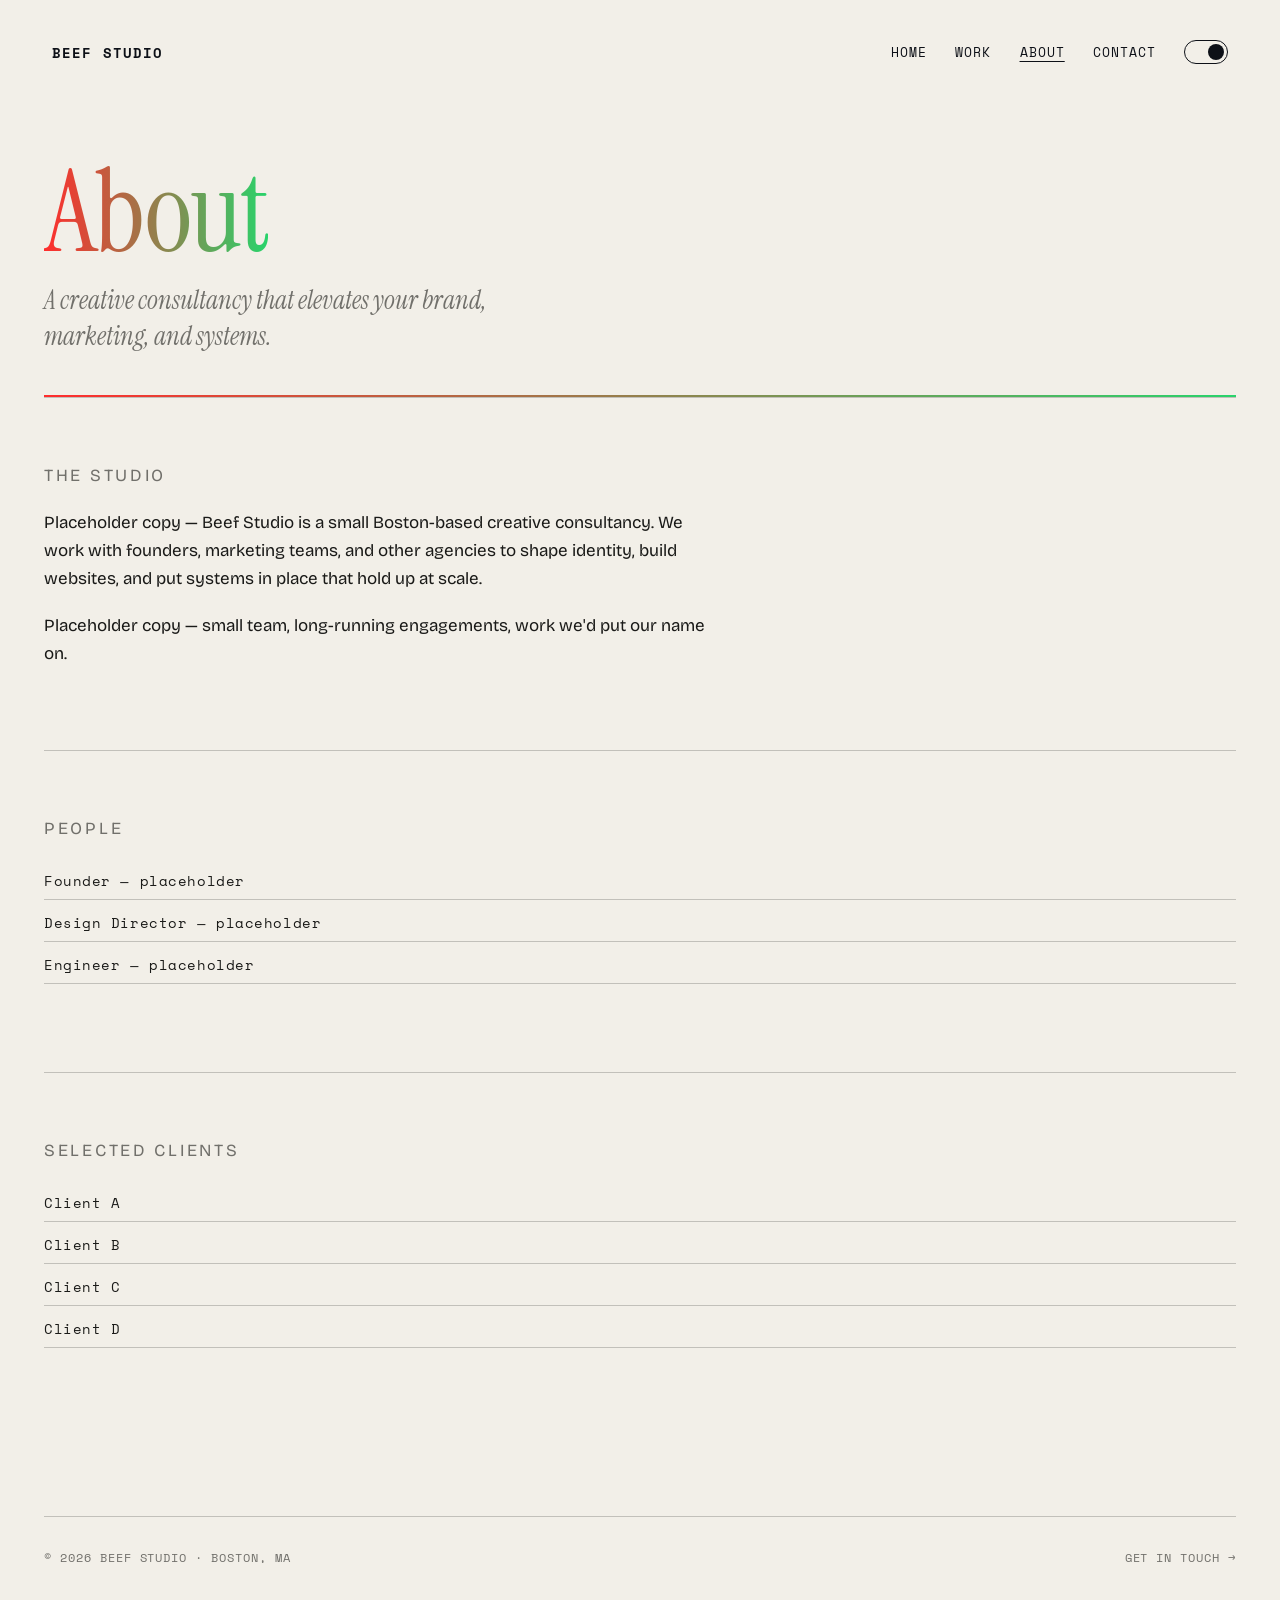
==== about.html @ 26c02f54 "type: add Instrument Serif, Bricolage Grotesque, Space Mono - Embed Google Fonts links across all 7 " ====
<!DOCTYPE html>
<html lang="en" data-theme="dark">
<head>
  <meta charset="UTF-8">
  <meta name="viewport" content="width=device-width, initial-scale=1.0">
  <title>About — Beef Studio</title>
  <meta name="description" content="About Beef Studio — a creative consultancy in Boston.">
  <link rel="preconnect" href="https://fonts.googleapis.com">
  <link rel="preconnect" href="https://fonts.gstatic.com" crossorigin>
  <link href="https://fonts.googleapis.com/css2?family=Bricolage+Grotesque:opsz,wght@12..96,200..800&family=Instrument+Serif:ital@0;1&family=Space+Mono:ital,wght@0,400;0,700;1,400;1,700&display=swap" rel="stylesheet">
  <link rel="stylesheet" href="/css/style.css">
  <script>
    (function () {
      try {
        var t = localStorage.getItem('beef-theme');
        if (!t) t = window.matchMedia('(prefers-color-scheme: light)').matches ? 'light' : 'dark';
        document.documentElement.setAttribute('data-theme', t);
      } catch (e) {}
    })();
  </script>
</head>
<body>
  <div class="site">
    <header class="top">
      <a class="mark" href="/">Beef Studio</a>
      <button class="nav-toggle" aria-expanded="false" aria-controls="nav-list">Menu</button>
      <nav class="nav" id="nav-list" aria-label="Primary">
        <a class="nav-link" href="/">Home</a>
        <a class="nav-link" href="/work.html">Work</a>
        <a class="nav-link" href="/about.html" aria-current="page">About</a>
        <a class="nav-link" href="/contact.html">Contact</a>
        <button class="toggle" id="theme-toggle" aria-label="Toggle light and dark mode" aria-pressed="false">
          <span class="toggle-knob"></span>
        </button>
      </nav>
    </header>

    <main>
      <section class="page-intro">
        <h1><span class="grad-text">About</span></h1>
        <p class="lede">A creative consultancy that elevates your brand, marketing, and systems.</p>
      </section>

      <hr class="grad-rule">

      <section class="section about-body">
        <p class="section-label">The studio</p>
        <p>Placeholder copy — Beef Studio is a small Boston-based creative consultancy. We work with founders, marketing teams, and other agencies to shape identity, build websites, and put systems in place that hold up at scale.</p>
        <p>Placeholder copy — small team, long-running engagements, work we'd put our name on.</p>
      </section>

      <section class="section about-body">
        <p class="section-label">People</p>
        <ul class="people-list">
          <li>Founder — placeholder</li>
          <li>Design Director — placeholder</li>
          <li>Engineer — placeholder</li>
        </ul>
      </section>

      <section class="section about-body">
        <p class="section-label">Selected clients</p>
        <ul class="client-list">
          <li>Client A</li>
          <li>Client B</li>
          <li>Client C</li>
          <li>Client D</li>
        </ul>
      </section>
    </main>

    <footer class="site-footer">
      <p>&copy; <span id="year">2026</span> Beef Studio · Boston, MA</p>
      <p><a href="/contact.html">Get in touch →</a></p>
    </footer>
  </div>

  <script src="/js/main.js"></script>
</body>
</html>
---- css/style.css ----
/* =========================================================
   Beef Studio — boutique design studio, Boston
   Design system: tokens, themes, exclusion nav, RGB gradient
   ========================================================= */

/* ---------- Reset ---------- */
*,
*::before,
*::after { box-sizing: border-box; }

html, body { margin: 0; padding: 0; }

body {
  font-family: var(--font-sans);
  background: var(--bg);
  color: var(--fg);
  -webkit-font-smoothing: antialiased;
  -moz-osx-font-smoothing: grayscale;
  transition: background 0.3s ease, color 0.3s ease;
}

a { color: inherit; text-decoration: none; }
button { font: inherit; cursor: pointer; }
img { max-width: 100%; display: block; }

/* ---------- Tokens ---------- */
:root {
  /* Body: Bricolage Grotesque · Display + italic: Instrument Serif · Tertiary: Space Mono */
  --font-sans: "Bricolage Grotesque", "Inter", "Helvetica Neue", Arial, sans-serif;
  --font-serif: "Instrument Serif", "Times New Roman", Georgia, serif;
  --font-mono: "Space Mono", ui-monospace, "SF Mono", Menlo, Consolas, monospace;

  --space-gutter: 44px;
  --maxw: 1320px;

  --r-sm: 4px;
  --r-pill: 999px;

  --ease: cubic-bezier(0.2, 0.6, 0.2, 1);

  /* RGB gradient stops — same in both themes */
  --rgb-r: #ff2d2d;
  --rgb-g: #29d36b;
  --rgb-b: #2d6bff;
  --gradient-rgb: linear-gradient(
    90deg,
    var(--rgb-r) 0%,
    var(--rgb-g) 50%,
    var(--rgb-b) 100%
  );
  --gradient-rgb-soft: linear-gradient(
    135deg,
    rgba(255, 45, 45, 0.85) 0%,
    rgba(41, 211, 107, 0.85) 50%,
    rgba(45, 107, 255, 0.85) 100%
  );
}

/* Dark (default) */
[data-theme="dark"] {
  --bg: #0e0e0c;
  --fg: #e8e4d8;
  --fg-muted: rgba(232, 228, 216, 0.55);
  --fg-faint: rgba(232, 228, 216, 0.28);
  --rule: rgba(232, 228, 216, 0.22);
  --card-bg: rgba(232, 228, 216, 0.04);
}

/* Light */
[data-theme="light"] {
  --bg: #f2efe8;
  --fg: #1a1a18;
  --fg-muted: rgba(26, 26, 24, 0.6);
  --fg-faint: rgba(26, 26, 24, 0.3);
  --rule: rgba(26, 26, 24, 0.22);
  --card-bg: rgba(26, 26, 24, 0.04);
}

/* ---------- Layout ---------- */
.site {
  max-width: var(--maxw);
  margin: 0 auto;
  padding: 40px var(--space-gutter) 80px;
}

/* ---------- Top bar (exclusion nav) ---------- */
.top {
  display: flex;
  justify-content: space-between;
  align-items: center;
  padding: 40px 8px 14px;
  margin-top: -40px;
  position: sticky;
  top: 0;
  z-index: 100;
  mix-blend-mode: exclusion;
}

/* All nav elements inside .top must be white for exclusion to work:
   white + dark bg  → near-white (readable on dark)
   white + light bg → near-black (readable on light)
   white + any image → inverts for maximum contrast */
.top a,
.top .nav-link,
.top .mark { color: white; }

.top .toggle { border-color: white; }
.top .toggle-knob { background: white; }

.mark {
  font-family: var(--font-mono);
  font-weight: 600;
  font-size: 14px;
  letter-spacing: 0.08em;
  text-transform: uppercase;
}

.nav {
  display: flex;
  gap: 28px;
  align-items: center;
}

.nav-link {
  font-family: var(--font-mono);
  font-weight: 400;
  font-size: 13px;
  letter-spacing: 0.08em;
  text-transform: uppercase;
  line-height: 1;
}

.nav-link[aria-current="page"] { text-decoration: underline; text-underline-offset: 4px; }

/* ---------- Theme toggle (iOS-style pill) ---------- */
.toggle {
  position: relative;
  width: 44px;
  height: 24px;
  border: 1px solid currentColor;
  border-radius: var(--r-pill);
  background: transparent;
  padding: 0;
  cursor: pointer;
  flex-shrink: 0;
}
.toggle-knob {
  position: absolute;
  top: 50%;
  left: 3px;
  width: 16px;
  height: 16px;
  margin-top: -8px;
  border-radius: 50%;
  background: currentColor;
  transition: transform 0.25s var(--ease);
}
[data-theme="light"] .toggle-knob { transform: translateX(20px); }

/* ---------- Mobile nav toggle ---------- */
.nav-toggle {
  display: none;
  background: transparent;
  border: 1px solid currentColor;
  border-radius: var(--r-sm);
  padding: 4px 10px;
  font-family: var(--font-mono);
  font-size: 12px;
  letter-spacing: 0.08em;
  text-transform: uppercase;
  color: inherit;
}

/* ---------- Hero ---------- */
.hero {
  padding: 96px 0 80px;
}

.hero-h1 {
  font-family: var(--font-serif);
  font-weight: 400;
  font-size: clamp(72px, 14vw, 220px);
  line-height: 0.92;
  letter-spacing: -0.015em;
  margin: 0 0 28px;
}

.hero-sub {
  font-family: var(--font-serif);
  font-style: italic;
  font-weight: 400;
  font-size: clamp(22px, 2.6vw, 36px);
  line-height: 1.3;
  max-width: 32ch;
  color: var(--fg);
  margin: 0 0 36px;
}

.hero-cta {
  display: inline-block;
  font-family: var(--font-mono);
  font-size: 13px;
  letter-spacing: 0.12em;
  text-transform: uppercase;
  padding: 14px 22px;
  border: 1px solid var(--fg);
  border-radius: var(--r-pill);
  transition: transform 0.2s var(--ease), background 0.2s var(--ease), color 0.2s var(--ease);
}
.hero-cta:hover {
  background: var(--fg);
  color: var(--bg);
  transform: translateY(-1px);
}

/* ---------- RGB gradient utilities ---------- */
.grad-text {
  background: var(--gradient-rgb);
  background-size: 200% 100%;
  -webkit-background-clip: text;
          background-clip: text;
  -webkit-text-fill-color: transparent;
          color: transparent;
  animation: rgb-pan 14s linear infinite;
}

.grad-bg {
  background: var(--gradient-rgb);
  background-size: 200% 200%;
  animation: rgb-pan 18s linear infinite;
}

.grad-rule {
  height: 2px;
  border: 0;
  background: var(--gradient-rgb);
  background-size: 200% 100%;
  animation: rgb-pan 14s linear infinite;
  margin: 0;
}

@keyframes rgb-pan {
  0%   { background-position: 0% 50%; }
  100% { background-position: 200% 50%; }
}

@media (prefers-reduced-motion: reduce) {
  .grad-text,
  .grad-bg,
  .grad-rule { animation: none; }
}

/* ---------- Page intro (non-home) ---------- */
.page-intro {
  padding: 80px 0 40px;
}
.page-intro h1 {
  font-family: var(--font-serif);
  font-weight: 400;
  font-size: clamp(56px, 9vw, 128px);
  letter-spacing: -0.015em;
  line-height: 0.95;
  margin: 0 0 16px;
}
.lede {
  font-family: var(--font-serif);
  font-style: italic;
  font-weight: 400;
  font-size: clamp(20px, 2vw, 28px);
  line-height: 1.4;
  max-width: 38ch;
  color: var(--fg-muted);
  margin: 0;
}

/* ---------- Sections ---------- */
.section {
  padding: 64px 0;
  border-top: 1px solid var(--rule);
}

.section-label {
  font-family: var(--font-mono);
  font-size: 12px;
  letter-spacing: 0.16em;
  text-transform: uppercase;
  color: var(--fg-muted);
  margin: 0 0 24px;
}

.section h2 {
  font-family: var(--font-serif);
  font-weight: 400;
  font-size: clamp(36px, 4.5vw, 64px);
  letter-spacing: -0.015em;
  line-height: 1.05;
  margin: 0 0 24px;
}

/* ---------- Services list ---------- */
.service-list {
  list-style: none;
  padding: 0;
  margin: 0;
  display: grid;
  gap: 0;
}
.service-list li {
  font-family: var(--font-sans);
  font-weight: 500;
  font-size: clamp(22px, 3vw, 36px);
  letter-spacing: -0.01em;
  padding: 18px 0;
  border-bottom: 1px solid var(--rule);
  font-variation-settings: "wdth" 100;
}

/* ---------- Case study cards ---------- */
.case-grid {
  display: grid;
  gap: 32px;
  grid-template-columns: 1fr;
}

.case-card {
  position: relative;
  display: block;
  padding: 28px;
  border: 1px solid var(--rule);
  border-radius: var(--r-sm);
  background: var(--card-bg);
  overflow: hidden;
  isolation: isolate;
  transition: transform 0.25s var(--ease), border-color 0.25s var(--ease);
}

.case-card::before {
  content: "";
  position: absolute;
  inset: 0;
  background: var(--gradient-rgb);
  background-size: 200% 200%;
  opacity: 0;
  z-index: -1;
  transition: opacity 0.3s var(--ease);
  animation: rgb-pan 18s linear infinite;
}

.case-card:hover {
  transform: translateY(-2px);
  border-color: transparent;
  color: white;
}
.case-card:hover::before { opacity: 1; }

.case-card .case-meta {
  font-family: var(--font-mono);
  font-size: 12px;
  letter-spacing: 0.14em;
  text-transform: uppercase;
  color: var(--fg-muted);
  margin: 0 0 12px;
}
.case-card:hover .case-meta { color: rgba(255, 255, 255, 0.8); }

.case-card h3 {
  font-family: var(--font-serif);
  font-weight: 400;
  font-size: clamp(36px, 5vw, 60px);
  letter-spacing: -0.015em;
  line-height: 0.98;
  margin: 0 0 12px;
}

.case-card .case-blurb {
  font-family: var(--font-sans);
  font-weight: 400;
  font-size: 16px;
  line-height: 1.5;
  margin: 0;
  color: var(--fg-muted);
}
.case-card:hover .case-blurb { color: rgba(255, 255, 255, 0.95); }

@media (min-width: 720px) {
  .case-grid { grid-template-columns: repeat(2, 1fr); }
}
@media (min-width: 1080px) {
  .case-grid { grid-template-columns: repeat(3, 1fr); }
}

/* ---------- Case study page ---------- */
.case-hero {
  padding: 80px 0 64px;
}
.case-hero .case-meta {
  font-family: var(--font-mono);
  font-size: 12px;
  letter-spacing: 0.16em;
  text-transform: uppercase;
  color: var(--fg-muted);
  margin: 0 0 20px;
}
.case-hero h1 {
  font-family: var(--font-serif);
  font-weight: 400;
  font-size: clamp(64px, 11vw, 168px);
  letter-spacing: -0.015em;
  line-height: 0.92;
  margin: 0 0 24px;
}
.case-hero .case-summary {
  font-family: var(--font-serif);
  font-style: italic;
  font-weight: 400;
  font-size: clamp(22px, 2.4vw, 32px);
  line-height: 1.35;
  max-width: 40ch;
  margin: 0;
  color: var(--fg);
}

.case-body p {
  font-family: var(--font-sans);
  font-weight: 400;
  font-size: 17px;
  line-height: 1.65;
  max-width: 62ch;
  margin: 0 0 1.1em;
}

.case-placeholder {
  aspect-ratio: 16 / 9;
  border-radius: var(--r-sm);
  margin: 32px 0;
}

/* ---------- About body ---------- */
.about-body p {
  font-family: var(--font-sans);
  font-weight: 400;
  font-size: 17px;
  line-height: 1.65;
  max-width: 62ch;
  margin: 0 0 1.1em;
}
.people-list, .client-list {
  list-style: none;
  padding: 0;
  margin: 0 0 24px;
  display: grid;
  gap: 4px;
}
.people-list li, .client-list li {
  font-family: var(--font-mono);
  font-size: 14px;
  letter-spacing: 0.04em;
  padding: 8px 0;
  border-bottom: 1px solid var(--rule);
}

/* ---------- Contact ---------- */
.contact-form {
  display: grid;
  gap: 16px;
  max-width: 36rem;
  margin-top: 24px;
}
.contact-form label {
  display: grid;
  gap: 6px;
  font-family: var(--font-mono);
  font-size: 12px;
  letter-spacing: 0.12em;
  text-transform: uppercase;
  color: var(--fg-muted);
}
.contact-form input,
.contact-form textarea {
  font: inherit;
  font-family: var(--font-sans);
  font-size: 16px;
  letter-spacing: normal;
  text-transform: none;
  color: var(--fg);
  padding: 12px;
  background: transparent;
  border: 1px solid var(--rule);
  border-radius: var(--r-sm);
}
.contact-form input:focus,
.contact-form textarea:focus {
  outline: none;
  border-color: var(--fg);
}
.contact-form button {
  font-family: var(--font-mono);
  font-size: 13px;
  letter-spacing: 0.12em;
  text-transform: uppercase;
  padding: 12px 22px;
  border: 1px solid var(--fg);
  border-radius: var(--r-pill);
  background: var(--fg);
  color: var(--bg);
  justify-self: start;
  transition: transform 0.2s var(--ease);
}
.contact-form button:hover { transform: translateY(-1px); }

/* ---------- Footer ---------- */
.site-footer {
  margin-top: 80px;
  padding-top: 32px;
  border-top: 1px solid var(--rule);
  display: flex;
  flex-wrap: wrap;
  gap: 16px;
  justify-content: space-between;
  font-family: var(--font-mono);
  font-size: 12px;
  letter-spacing: 0.08em;
  text-transform: uppercase;
  color: var(--fg-muted);
}
.site-footer p { margin: 0; }
.site-footer a:hover { color: var(--fg); }

/* ---------- Responsive ---------- */
@media (max-width: 720px) {
  :root { --space-gutter: 22px; }
  .nav { display: none; }
  .nav.is-open {
    display: flex;
    flex-direction: column;
    align-items: flex-end;
    gap: 14px;
    position: absolute;
    top: 100%;
    right: 8px;
    padding: 16px 18px;
    background: var(--bg);
    border: 1px solid var(--rule);
    border-radius: var(--r-sm);
    mix-blend-mode: normal;
  }
  .nav-toggle { display: inline-block; }
  .hero { padding: 56px 0 48px; }
}
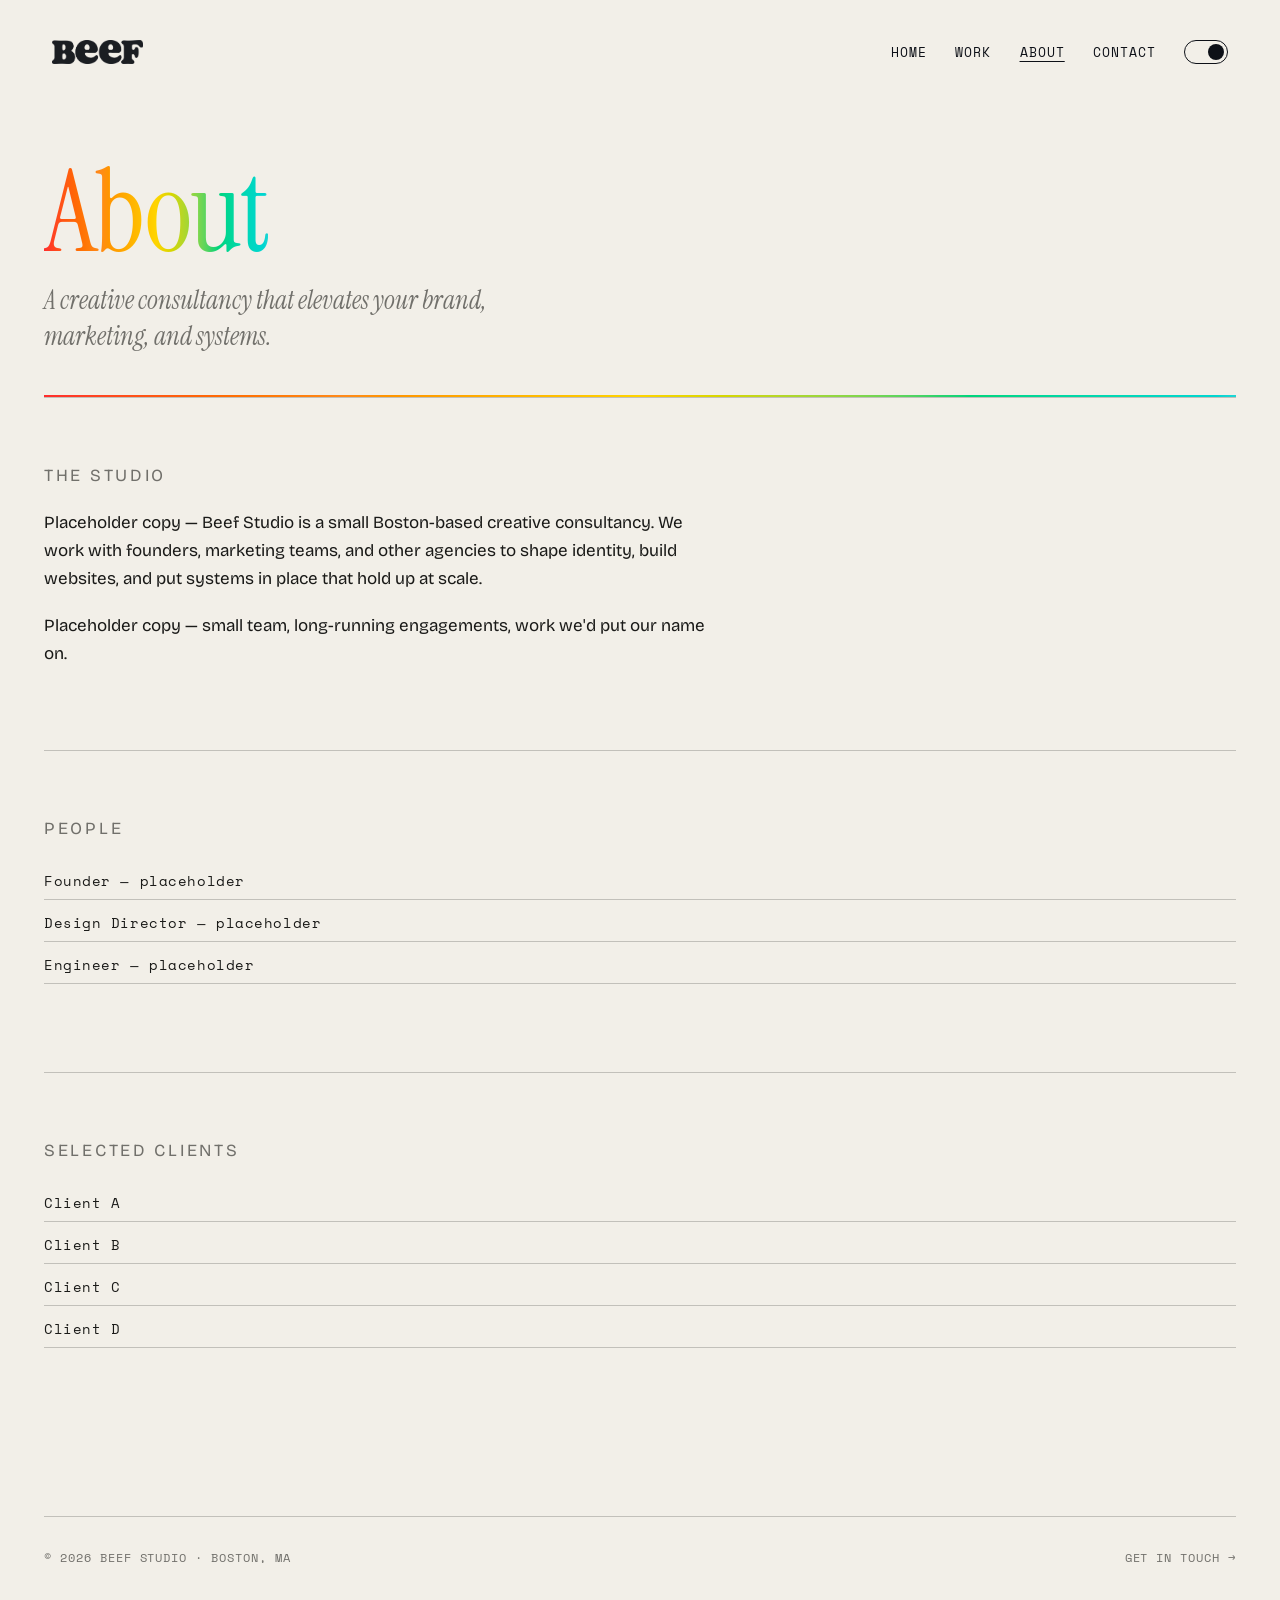
==== commit 6b58f123: "logo: BEEF mark in nav (all pages) + masked rainbow hero H1 - Add /beef_logo/beef_logo.png to nav .m" ====
--- a/about.html
+++ b/about.html
@@ -22,7 +22,9 @@
 <body>
   <div class="site">
     <header class="top">
-      <a class="mark" href="/">Beef Studio</a>
+      <a class="mark" href="/" aria-label="Beef Studio — home">
+        <img class="mark-logo" src="/beef_logo/beef_logo.png" alt="">
+      </a>
       <button class="nav-toggle" aria-expanded="false" aria-controls="nav-list">Menu</button>
       <nav class="nav" id="nav-list" aria-label="Primary">
         <a class="nav-link" href="/">Home</a>
--- a/css/style.css
+++ b/css/style.css
@@ -38,21 +38,42 @@
 
   --ease: cubic-bezier(0.2, 0.6, 0.2, 1);
 
-  /* RGB gradient stops — same in both themes */
+  /* Full-spectrum rainbow — same in both themes.
+     Interpolated in OKLCH for perceptually smooth, even-luminance blends.
+     Last stop loops back to the first so panning animation is seamless. */
   --rgb-r: #ff2d2d;
-  --rgb-g: #29d36b;
+  --rgb-o: #ff8a1a;
+  --rgb-y: #ffd400;
+  --rgb-g: #2bd36b;
+  --rgb-c: #1ed5d5;
   --rgb-b: #2d6bff;
+  --rgb-v: #8a2dff;
+  --rgb-m: #ff2db4;
+
   --gradient-rgb: linear-gradient(
-    90deg,
-    var(--rgb-r) 0%,
-    var(--rgb-g) 50%,
-    var(--rgb-b) 100%
+    90deg in oklch,
+    var(--rgb-r)  0%,
+    var(--rgb-o)  12.5%,
+    var(--rgb-y)  25%,
+    var(--rgb-g)  37.5%,
+    var(--rgb-c)  50%,
+    var(--rgb-b)  62.5%,
+    var(--rgb-v)  75%,
+    var(--rgb-m)  87.5%,
+    var(--rgb-r)  100%
   );
+
   --gradient-rgb-soft: linear-gradient(
-    135deg,
-    rgba(255, 45, 45, 0.85) 0%,
-    rgba(41, 211, 107, 0.85) 50%,
-    rgba(45, 107, 255, 0.85) 100%
+    135deg in oklch,
+    rgba(255,  45,  45, 0.85)  0%,
+    rgba(255, 138,  26, 0.85)  12.5%,
+    rgba(255, 212,   0, 0.85)  25%,
+    rgba( 43, 211, 107, 0.85)  37.5%,
+    rgba( 30, 213, 213, 0.85)  50%,
+    rgba( 45, 107, 255, 0.85)  62.5%,
+    rgba(138,  45, 255, 0.85)  75%,
+    rgba(255,  45, 180, 0.85)  87.5%,
+    rgba(255,  45,  45, 0.85)  100%
   );
 }
 
@@ -113,6 +134,14 @@
   font-size: 14px;
   letter-spacing: 0.08em;
   text-transform: uppercase;
+  display: inline-flex;
+  align-items: center;
+}
+
+.mark-logo {
+  display: block;
+  height: 24px;
+  width: auto;
 }
 
 .nav {
@@ -177,12 +206,29 @@
 }
 
 .hero-h1 {
-  font-family: var(--font-serif);
-  font-weight: 400;
-  font-size: clamp(72px, 14vw, 220px);
-  line-height: 0.92;
-  letter-spacing: -0.015em;
   margin: 0 0 28px;
+  line-height: 0;
+}
+
+.hero-logo {
+  display: block;
+  width: clamp(280px, 80vw, 1100px);
+  aspect-ratio: 3851 / 1012;
+  background: var(--gradient-rgb);
+  background-size: 200% 100%;
+  -webkit-mask-image: url("/beef_logo/beef_logo.png");
+          mask-image: url("/beef_logo/beef_logo.png");
+  -webkit-mask-repeat: no-repeat;
+          mask-repeat: no-repeat;
+  -webkit-mask-size: contain;
+          mask-size: contain;
+  -webkit-mask-position: left center;
+          mask-position: left center;
+  animation: rgb-pan 14s linear infinite;
+}
+
+@media (prefers-reduced-motion: reduce) {
+  .hero-logo { animation: none; }
 }
 
 .hero-sub {
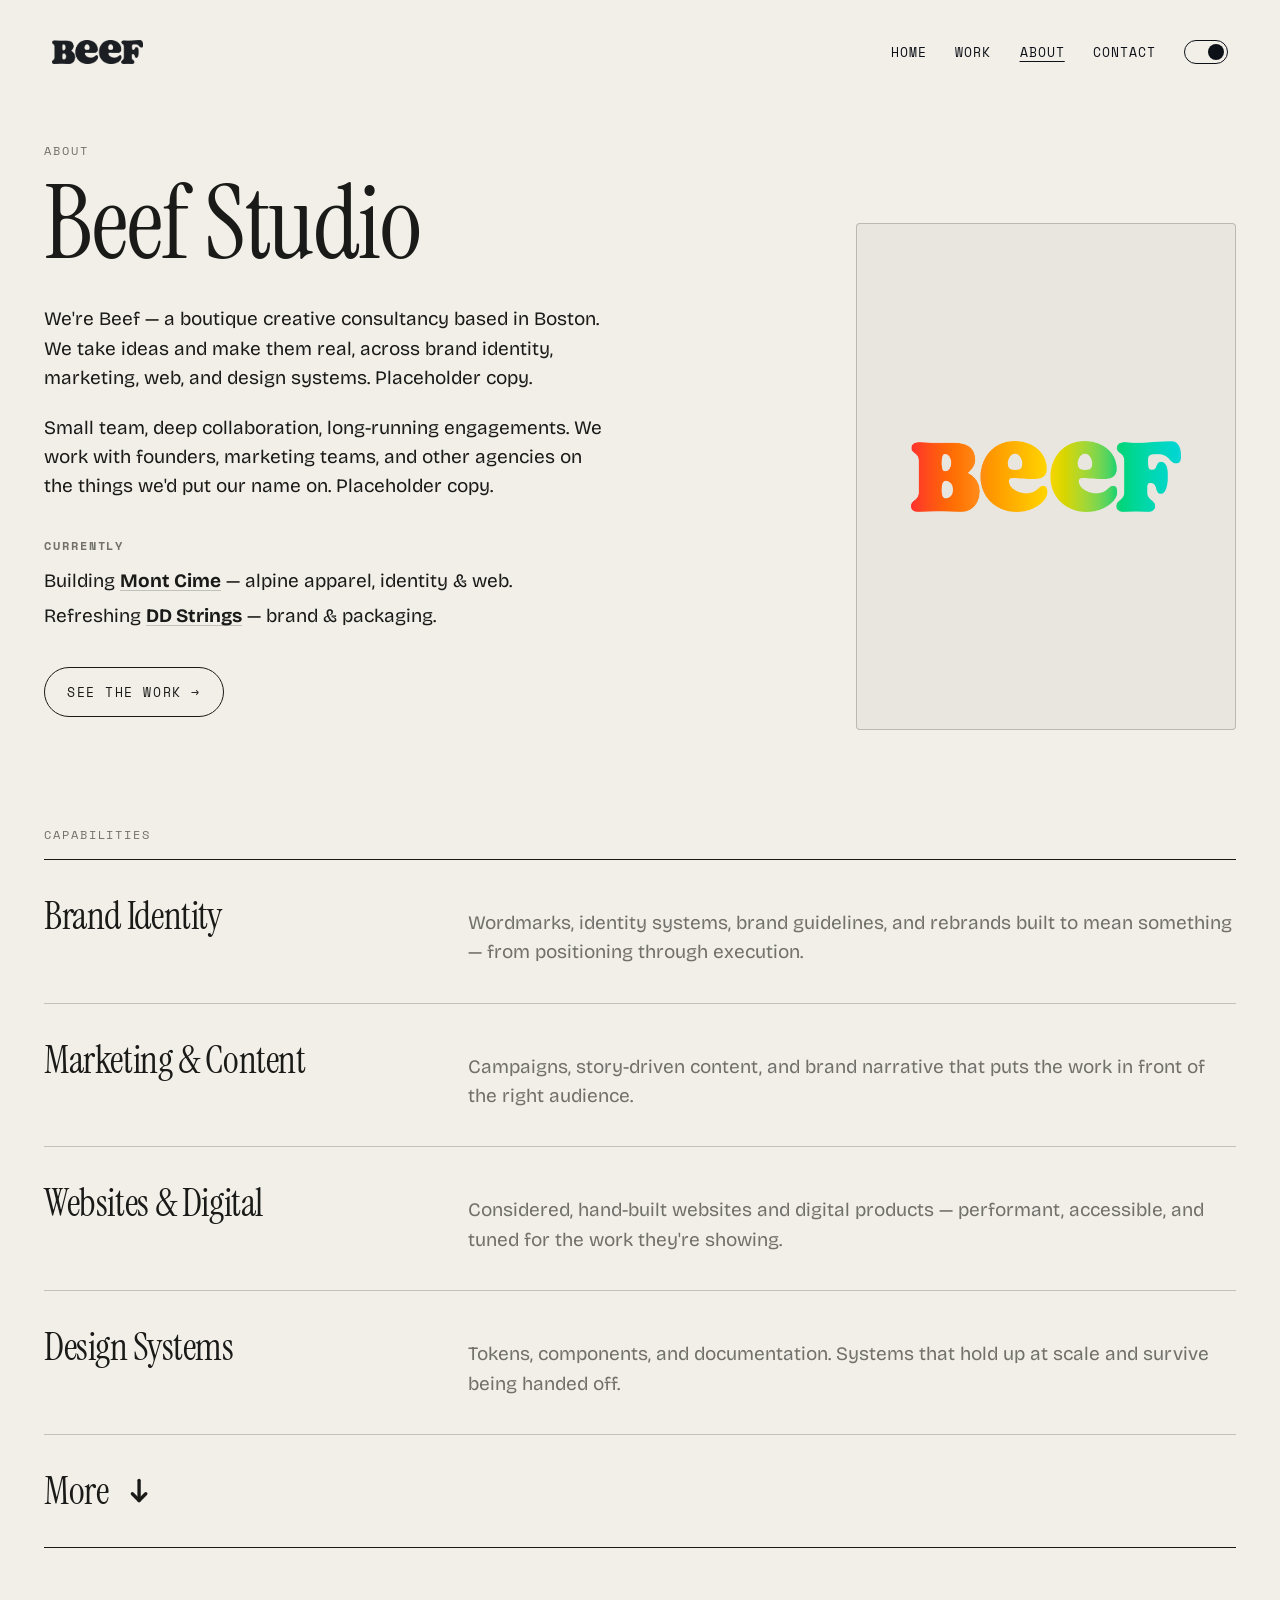
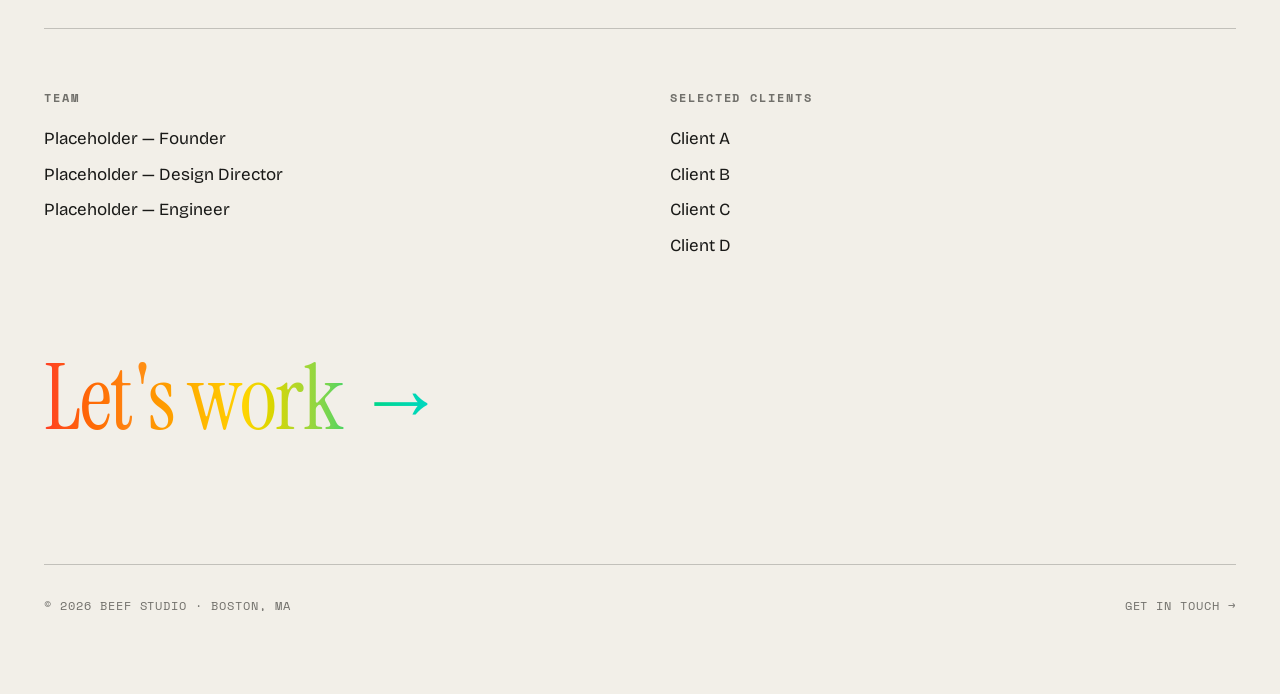
==== commit eafee50d: "about: port portfolio layout (hero + capabilities + meta + cta) - New about-hero: 1fr 380px grid — b" ====
--- a/about.html
+++ b/about.html
@@ -38,37 +38,114 @@
     </header>
 
     <main>
-      <section class="page-intro">
-        <h1><span class="grad-text">About</span></h1>
-        <p class="lede">A creative consultancy that elevates your brand, marketing, and systems.</p>
+      <p class="about-label">About</p>
+
+      <section class="about-hero">
+        <div class="about-hero-text">
+          <h1 class="about-heading">Beef Studio</h1>
+          <p class="about-bio">
+            We're Beef — a boutique creative consultancy based in Boston. We take ideas and make them real, across brand identity, marketing, web, and design systems. Placeholder copy.
+          </p>
+          <p class="about-bio">
+            Small team, deep collaboration, long-running engagements. We work with founders, marketing teams, and other agencies on the things we'd put our name on. Placeholder copy.
+          </p>
+          <h2 class="about-now-label">Currently</h2>
+          <p class="about-now">Building <a href="/work/mont-cime.html"><strong>Mont Cime</strong></a> — alpine apparel, identity &amp; web.</p>
+          <p class="about-now">Refreshing <a href="/work/dd-strings.html"><strong>DD Strings</strong></a> — brand &amp; packaging.</p>
+          <div class="about-cta-inline">
+            <a class="hero-cta" href="/work.html">See the work →</a>
+          </div>
+        </div>
+        <div class="about-photo">
+          <div class="about-photo-placeholder">
+            <div class="about-photo-mark" role="img" aria-label="Beef Studio mark"></div>
+          </div>
+        </div>
       </section>
 
-      <hr class="grad-rule">
+      <p class="about-capabilities-label">Capabilities</p>
+      <div class="about-capabilities">
+        <div class="capability">
+          <h2 class="capability-title">Brand Identity</h2>
+          <p class="capability-desc">Wordmarks, identity systems, brand guidelines, and rebrands built to mean something — from positioning through execution.</p>
+        </div>
+        <div class="capability">
+          <h2 class="capability-title">Marketing &amp; Content</h2>
+          <p class="capability-desc">Campaigns, story-driven content, and brand narrative that puts the work in front of the right audience.</p>
+        </div>
+        <div class="capability">
+          <h2 class="capability-title">Websites &amp; Digital</h2>
+          <p class="capability-desc">Considered, hand-built websites and digital products — performant, accessible, and tuned for the work they're showing.</p>
+        </div>
+        <div class="capability">
+          <h2 class="capability-title">Design Systems</h2>
+          <p class="capability-desc">Tokens, components, and documentation. Systems that hold up at scale and survive being handed off.</p>
+        </div>
+        <details class="capability-more">
+          <summary class="capability capability--toggle">
+            <h2 class="capability-title">More <span class="more-arrow" aria-hidden="true"><svg viewBox="0 0 12 16" fill="none" stroke="currentColor" stroke-width="2" stroke-linecap="round" stroke-linejoin="round"><line x1="6" y1="2" x2="6" y2="14"/><polyline class="more-arrow-head" points="2,10 6,14 10,10"/></svg></span></h2>
+          </summary>
+          <ul class="capability-tags">
+            <li>Brand Strategy</li>
+            <li>Brand Architecture</li>
+            <li>Brand Guidelines</li>
+            <li>Wordmarks</li>
+            <li>Logotypes</li>
+            <li>Identity Systems</li>
+            <li>Naming</li>
+            <li>Positioning</li>
+            <li>Voice &amp; Tone</li>
+            <li>Art Direction</li>
+            <li>Creative Direction</li>
+            <li>Campaign Development</li>
+            <li>Editorial Design</li>
+            <li>Print &amp; Packaging</li>
+            <li>Type Systems</li>
+            <li>Typeface Pairing</li>
+            <li>Web Design</li>
+            <li>Web Development</li>
+            <li>E-commerce</li>
+            <li>Shopify Builds</li>
+            <li>Webflow Builds</li>
+            <li>Component Libraries</li>
+            <li>Design Tokens</li>
+            <li>Documentation</li>
+            <li>Pitch Decks</li>
+            <li>Motion Systems</li>
+            <li>Social Templates</li>
+            <li>Newsletter Design</li>
+            <li>Brand Audits</li>
+            <li>Workshops</li>
+            <li>Founder Support</li>
+            <li>Agency Overflow</li>
+            <li>Figuring It Out</li>
+          </ul>
+        </details>
+      </div>
 
-      <section class="section about-body">
-        <p class="section-label">The studio</p>
-        <p>Placeholder copy — Beef Studio is a small Boston-based creative consultancy. We work with founders, marketing teams, and other agencies to shape identity, build websites, and put systems in place that hold up at scale.</p>
-        <p>Placeholder copy — small team, long-running engagements, work we'd put our name on.</p>
-      </section>
+      <div class="about-meta">
+        <div class="about-meta-section">
+          <h2 class="about-meta-section-title">Team</h2>
+          <ul class="about-list">
+            <li>Placeholder — Founder</li>
+            <li>Placeholder — Design Director</li>
+            <li>Placeholder — Engineer</li>
+          </ul>
+        </div>
+        <div class="about-meta-section">
+          <h2 class="about-meta-section-title">Selected clients</h2>
+          <ul class="about-list">
+            <li>Client A</li>
+            <li>Client B</li>
+            <li>Client C</li>
+            <li>Client D</li>
+          </ul>
+        </div>
+      </div>
 
-      <section class="section about-body">
-        <p class="section-label">People</p>
-        <ul class="people-list">
-          <li>Founder — placeholder</li>
-          <li>Design Director — placeholder</li>
-          <li>Engineer — placeholder</li>
-        </ul>
-      </section>
-
-      <section class="section about-body">
-        <p class="section-label">Selected clients</p>
-        <ul class="client-list">
-          <li>Client A</li>
-          <li>Client B</li>
-          <li>Client C</li>
-          <li>Client D</li>
-        </ul>
-      </section>
+      <p class="about-cta">
+        <a class="accent accent--all" href="/contact.html">Let's work →</a>
+      </p>
     </main>
 
     <footer class="site-footer">
--- a/css/style.css
+++ b/css/style.css
@@ -206,7 +206,7 @@
 }
 
 .hero-h1 {
-  margin: 0 0 28px;
+  margin: 0;
   line-height: 0;
 }
 
@@ -214,33 +214,66 @@
   display: block;
   width: clamp(280px, 80vw, 1100px);
   aspect-ratio: 3851 / 1012;
-  background: var(--gradient-rgb);
+  background: #ffffff;
+  -webkit-mask: url("/beef_logo/beef_logo.png") left center / contain no-repeat;
+          mask: url("/beef_logo/beef_logo.png") left center / contain no-repeat;
+}
+
+/* Big colored statement under the logo */
+.hero-statement {
+  font-family: var(--font-serif);
+  font-weight: 400;
+  font-size: clamp(36px, 6vw, 96px);
+  line-height: 1.2;
+  letter-spacing: -0.01em;
+  max-width: 26ch;
+  margin: clamp(96px, 14vh, 200px) 0 56px;
+  color: var(--fg);
+  text-wrap: balance;
+}
+
+.accent {
+  position: relative;
+  display: inline-block;
+  padding: 0 0.16em;
+  margin: 0 -0.16em;
+  background-image: var(--accent-grad, var(--gradient-rgb));
   background-size: 200% 100%;
-  -webkit-mask-image: url("/beef_logo/beef_logo.png");
-          mask-image: url("/beef_logo/beef_logo.png");
-  -webkit-mask-repeat: no-repeat;
-          mask-repeat: no-repeat;
-  -webkit-mask-size: contain;
-          mask-size: contain;
-  -webkit-mask-position: left center;
-          mask-position: left center;
-  animation: rgb-pan 14s linear infinite;
-}
-
-@media (prefers-reduced-motion: reduce) {
-  .hero-logo { animation: none; }
-}
-
-.hero-sub {
-  font-family: var(--font-serif);
+  background-position: 0% 50%;
+  -webkit-background-clip: text;
+          background-clip: text;
+  -webkit-text-fill-color: transparent;
+          color: transparent;
+  z-index: 0;
+}
+
+.accent::before {
+  content: "";
+  position: absolute;
+  inset: -0.08em 0 -0.04em;
+  background-image: var(--accent-grad, var(--gradient-rgb));
+  background-size: 200% 100%;
+  background-position: 0% 50%;
+  border-radius: 0.1em;
+  opacity: 0;
+  z-index: -1;
+}
+
+.accent:hover,
+.accent:focus-visible {
+  -webkit-text-fill-color: #fff;
+          color: #fff;
   font-style: italic;
-  font-weight: 400;
-  font-size: clamp(22px, 2.6vw, 36px);
-  line-height: 1.3;
-  max-width: 32ch;
-  color: var(--fg);
-  margin: 0 0 36px;
-}
+}
+.accent:hover::before,
+.accent:focus-visible::before {
+  opacity: 1;
+}
+
+.accent--all { --accent-grad: var(--gradient-rgb); }
+.accent--r   { --accent-grad: linear-gradient(90deg in oklch, #ff2d2d, #ff8a1a, #ff2db4); }
+.accent--g   { --accent-grad: linear-gradient(90deg in oklch, #2bd36b, #1ed5d5, #2bd36b); }
+.accent--b   { --accent-grad: linear-gradient(90deg in oklch, #2d6bff, #8a2dff, #4ab0ff); }
 
 .hero-cta {
   display: inline-block;
@@ -571,6 +604,283 @@
 }
 .site-footer p { margin: 0; }
 .site-footer a:hover { color: var(--fg); }
+
+/* ---------- About page ---------- */
+.about-label {
+  font-family: var(--font-mono);
+  font-size: 12px;
+  letter-spacing: 0.16em;
+  text-transform: uppercase;
+  color: var(--fg-muted);
+  margin: 64px 0 16px;
+}
+
+.about-hero {
+  display: grid;
+  grid-template-columns: 1fr 380px;
+  gap: 80px;
+  align-items: start;
+  margin: 0 0 96px;
+}
+
+.about-heading {
+  font-family: var(--font-serif);
+  font-weight: 400;
+  font-size: clamp(56px, 8vw, 112px);
+  letter-spacing: -0.015em;
+  line-height: 0.95;
+  margin: 0 0 32px;
+}
+
+.about-bio {
+  font-family: var(--font-sans);
+  font-weight: 400;
+  font-size: 19px;
+  line-height: 1.55;
+  color: var(--fg);
+  max-width: 560px;
+  margin: 0;
+}
+.about-bio + .about-bio { margin-top: 20px; }
+
+.about-now-label {
+  font-family: var(--font-mono);
+  font-size: 12px;
+  letter-spacing: 0.16em;
+  text-transform: uppercase;
+  color: var(--fg-muted);
+  margin: 36px 0 12px;
+}
+
+.about-now {
+  font-family: var(--font-sans);
+  font-size: 19px;
+  line-height: 1.55;
+  color: var(--fg);
+  max-width: 560px;
+  margin: 0;
+}
+.about-now + .about-now { margin-top: 6px; }
+
+.about-now a {
+  text-decoration: underline;
+  text-decoration-color: var(--rule);
+  text-underline-offset: 0.18em;
+  text-decoration-thickness: 1px;
+  transition: text-decoration-color 0.18s var(--ease);
+}
+.about-now a:hover { text-decoration-color: currentColor; }
+
+.about-cta-inline { margin-top: 36px; }
+
+.about-photo { padding-top: 48px; }
+
+.about-photo-placeholder {
+  width: 100%;
+  aspect-ratio: 3 / 4;
+  background: var(--card-bg);
+  border: 1px solid var(--rule);
+  border-radius: var(--r-sm);
+  display: flex;
+  align-items: center;
+  justify-content: center;
+  padding: 14%;
+}
+
+.about-photo-mark {
+  width: 100%;
+  aspect-ratio: 3851 / 1012;
+  background: var(--gradient-rgb);
+  background-size: 200% 100%;
+  -webkit-mask: url("/beef_logo/beef_logo.png") center / contain no-repeat;
+          mask: url("/beef_logo/beef_logo.png") center / contain no-repeat;
+  animation: rgb-pan 14s linear infinite;
+}
+
+@media (prefers-reduced-motion: reduce) {
+  .about-photo-mark { animation: none; }
+}
+
+.about-capabilities-label {
+  font-family: var(--font-mono);
+  font-size: 12px;
+  letter-spacing: 0.16em;
+  text-transform: uppercase;
+  color: var(--fg-muted);
+  margin: 0 0 16px;
+}
+
+.about-capabilities {
+  border-top: 1px solid var(--fg);
+}
+
+.capability {
+  display: grid;
+  grid-template-columns: 1fr 2fr;
+  gap: 40px;
+  align-items: baseline;
+  padding: 36px 0;
+  border-bottom: 1px solid var(--rule);
+}
+
+.capability-title {
+  font-family: var(--font-serif);
+  font-weight: 400;
+  font-size: clamp(26px, 3vw, 44px);
+  letter-spacing: -0.01em;
+  line-height: 1.05;
+  margin: 0;
+}
+
+.capability-desc {
+  font-family: var(--font-sans);
+  font-weight: 400;
+  font-size: 19px;
+  line-height: 1.55;
+  color: var(--fg-muted);
+  margin: 0;
+}
+
+.capability-more { border-bottom: 1px solid var(--fg); }
+
+.capability-more > summary { list-style: none; }
+.capability-more > summary::-webkit-details-marker { display: none; }
+
+.capability--toggle {
+  cursor: pointer;
+  transition: opacity 0.18s var(--ease);
+  border-bottom: 0;
+}
+.capability--toggle:hover { opacity: 0.6; }
+
+.more-arrow {
+  display: inline-block;
+  height: 0.7em;
+  margin-left: 0.4em;
+  vertical-align: baseline;
+  color: currentColor;
+}
+.more-arrow svg {
+  display: block;
+  height: 100%;
+  width: auto;
+  overflow: visible;
+}
+.more-arrow-head {
+  transform-origin: 6px 8px;
+  transition: transform 0.3s var(--ease);
+}
+.capability-more[open] .more-arrow-head { transform: scaleY(-1); }
+
+.capability-tags {
+  list-style: none;
+  margin: 0;
+  padding: 28px 0 40px;
+  display: grid;
+  grid-template-columns: repeat(auto-fit, minmax(220px, 1fr));
+  column-gap: 40px;
+  row-gap: 4px;
+}
+.capability-tags li {
+  font-family: var(--font-sans);
+  font-size: 17px;
+  font-weight: 400;
+  line-height: 1.4;
+  color: var(--fg);
+  padding: 6px 0;
+}
+
+.about-meta {
+  display: grid;
+  grid-template-columns: repeat(2, 1fr);
+  gap: 60px;
+  padding-top: 60px;
+  margin-top: 80px;
+  border-top: 1px solid var(--rule);
+}
+
+.about-meta-section-title {
+  font-family: var(--font-mono);
+  font-size: 12px;
+  letter-spacing: 0.16em;
+  text-transform: uppercase;
+  color: var(--fg-muted);
+  margin: 0 0 20px;
+}
+
+.about-list {
+  list-style: none;
+  padding: 0;
+  margin: 0;
+  display: flex;
+  flex-direction: column;
+  gap: 10px;
+}
+.about-list li {
+  font-family: var(--font-sans);
+  font-size: 17px;
+  color: var(--fg);
+  line-height: 1.5;
+}
+
+.about-cta {
+  margin: 96px 0 120px;
+  font-family: var(--font-serif);
+  font-size: clamp(48px, 7vw, 96px);
+  font-weight: 400;
+  letter-spacing: -0.015em;
+  line-height: 1;
+}
+
+@media (max-width: 760px) {
+  .about-hero {
+    grid-template-columns: 1fr;
+    gap: 40px;
+    margin-bottom: 64px;
+  }
+  .about-photo { padding-top: 0; max-width: 320px; }
+  .capability {
+    grid-template-columns: 1fr;
+    gap: 12px;
+    padding: 28px 0;
+  }
+  .about-meta {
+    grid-template-columns: 1fr;
+    gap: 40px;
+  }
+  .capability-tags {
+    padding: 24px 0 32px;
+    column-gap: 24px;
+  }
+  .capability-tags li { font-size: 16px; padding: 4px 0; }
+}
+
+/* ---------- Custom cursor ---------- */
+.site-cursor {
+  position: fixed;
+  top: 0;
+  left: 0;
+  width: 16px;
+  height: 20px;
+  pointer-events: none;
+  color: #fff;
+  mix-blend-mode: exclusion;
+  z-index: 9999;
+  opacity: 0;
+  transition: opacity 0.12s var(--ease),
+              width 0.18s var(--ease),
+              height 0.18s var(--ease);
+}
+.site-cursor.is-active { opacity: 1; }
+.site-cursor.is-hover  { width: 22px; height: 28px; }
+.site-cursor svg { display: block; width: 100%; height: 100%; }
+
+@media (hover: hover) and (pointer: fine) {
+  html, body { cursor: none; }
+  a, button, [role="button"], .accent, .case-card, .toggle, .nav-toggle,
+  summary, label { cursor: none; }
+  input, textarea { cursor: text; }
+}
 
 /* ---------- Responsive ---------- */
 @media (max-width: 720px) {
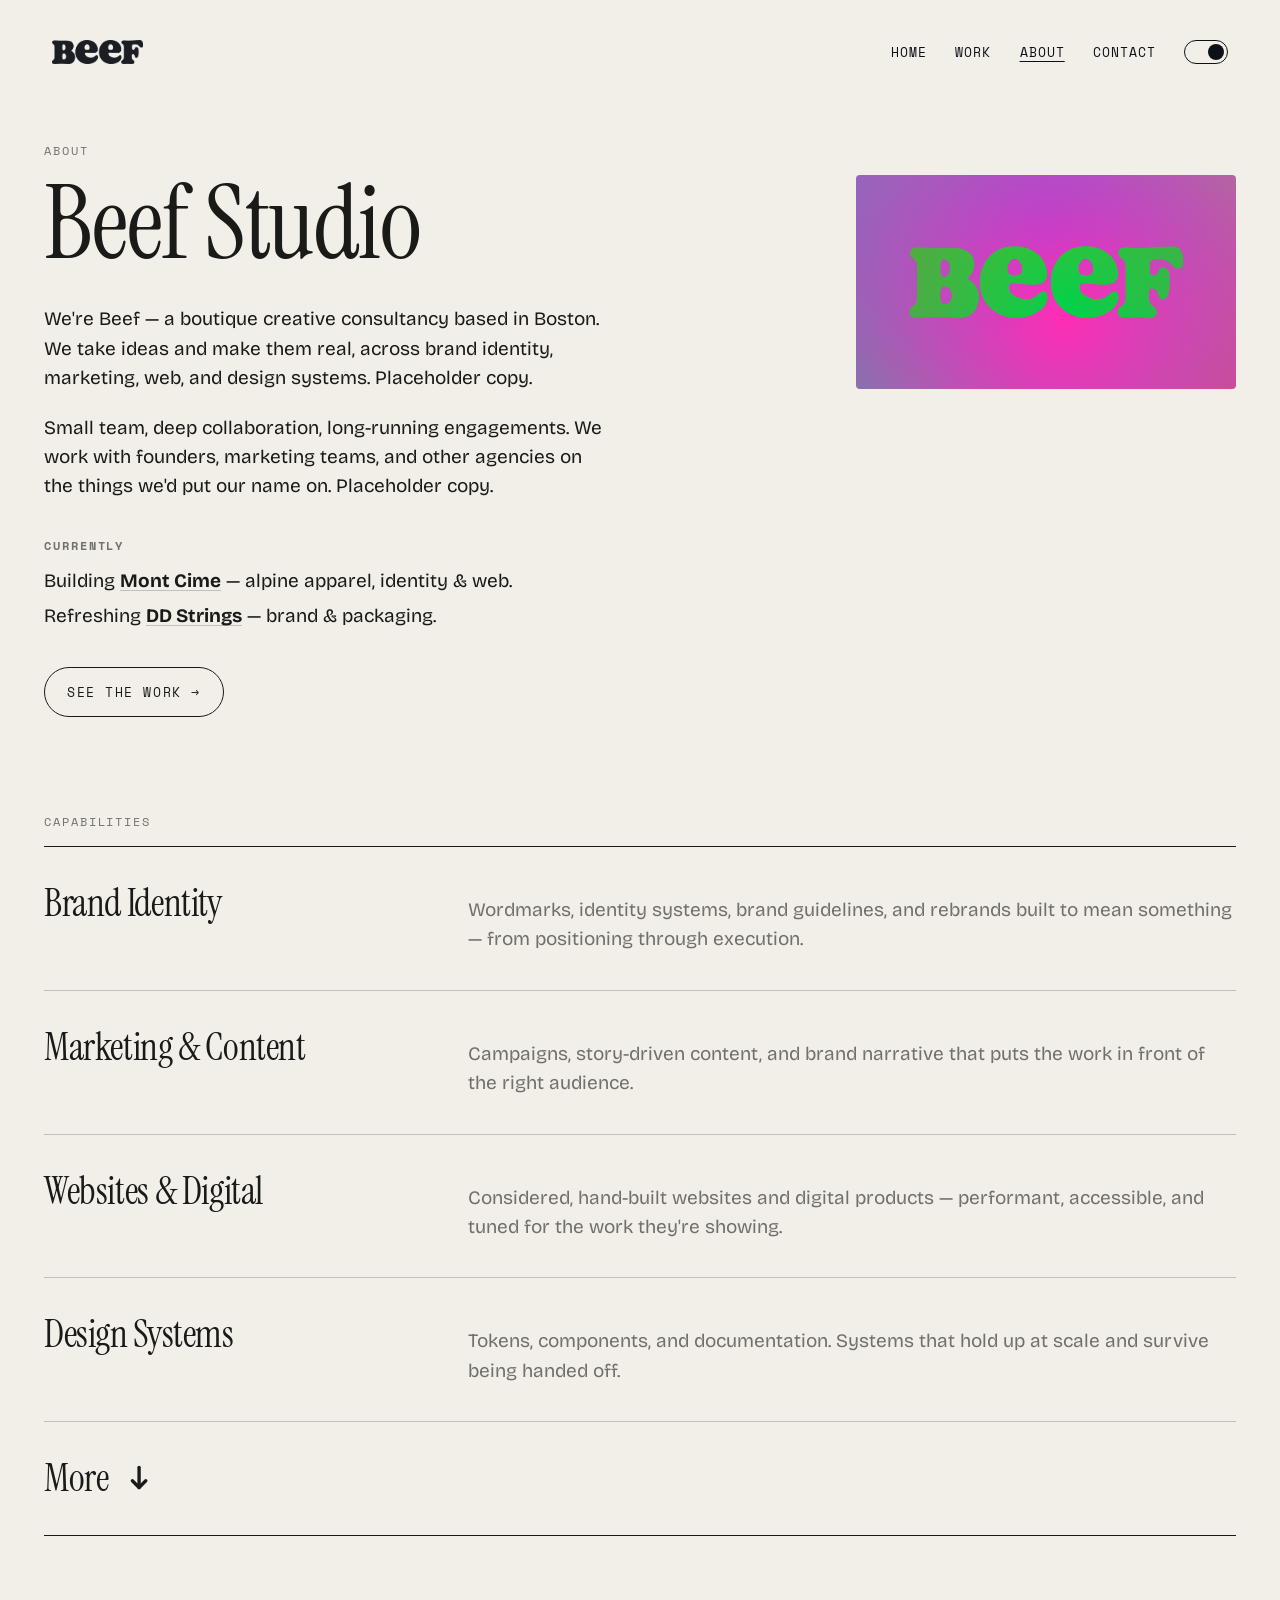
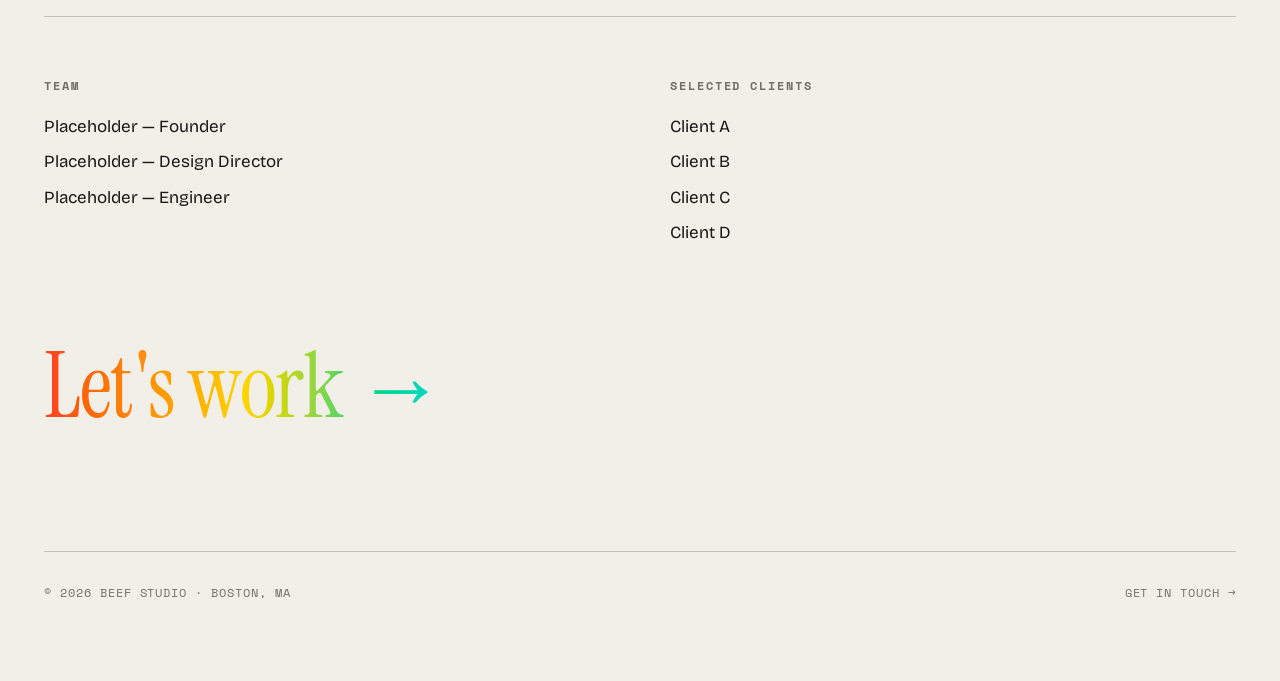
==== commit 58aa9b34: "about hero: 16:9 ebbing-gradient cover, links to work - Replace 3/4 placeholder card with a 16:9 cov" ====
--- a/about.html
+++ b/about.html
@@ -57,9 +57,9 @@
           </div>
         </div>
         <div class="about-photo">
-          <div class="about-photo-placeholder">
-            <div class="about-photo-mark" role="img" aria-label="Beef Studio mark"></div>
-          </div>
+          <a class="about-hero-cover" href="/work.html" aria-label="See the work">
+            <img class="about-hero-cover-mark" src="/beef_logo/beef_logo.png" alt="">
+          </a>
         </div>
       </section>
 
--- a/css/style.css
+++ b/css/style.css
@@ -263,7 +263,6 @@
 .accent:focus-visible {
   -webkit-text-fill-color: #fff;
           color: #fff;
-  font-style: italic;
 }
 .accent:hover::before,
 .accent:focus-visible::before {
@@ -673,32 +672,51 @@
 
 .about-cta-inline { margin-top: 36px; }
 
-.about-photo { padding-top: 48px; }
-
-.about-photo-placeholder {
+.about-photo { padding-top: 0; }
+
+.about-hero-cover {
+  position: relative;
+  display: block;
   width: 100%;
-  aspect-ratio: 3 / 4;
-  background: var(--card-bg);
-  border: 1px solid var(--rule);
+  aspect-ratio: 16 / 9;
   border-radius: var(--r-sm);
-  display: flex;
-  align-items: center;
-  justify-content: center;
-  padding: 14%;
-}
-
-.about-photo-mark {
-  width: 100%;
-  aspect-ratio: 3851 / 1012;
-  background: var(--gradient-rgb);
-  background-size: 200% 100%;
-  -webkit-mask: url("/beef_logo/beef_logo.png") center / contain no-repeat;
-          mask: url("/beef_logo/beef_logo.png") center / contain no-repeat;
-  animation: rgb-pan 14s linear infinite;
+  overflow: hidden;
+  background:
+    radial-gradient(circle at 25% 30%, #ff2db4 0%, transparent 48%),
+    radial-gradient(circle at 78% 68%, #2d6bff 0%, transparent 52%),
+    radial-gradient(circle at 55% 18%, #ffd400 0%, transparent 56%),
+    radial-gradient(circle at 38% 82%, #2bd36b 0%, transparent 50%),
+    radial-gradient(circle at 88% 28%, #1ed5d5 0%, transparent 52%),
+    linear-gradient(125deg, #8a2dff 0%, #ff2d2d 55%, #ff8a1a 100%);
+  background-size: 220% 220%, 220% 220%, 260% 260%, 260% 260%, 220% 220%, 200% 200%;
+  background-position: 0% 0%, 100% 100%, 50% 50%, 50% 50%, 0% 100%, 0% 0%;
+  animation: ebb 28s ease-in-out infinite alternate;
+  transition: filter 0.3s var(--ease);
+}
+
+.about-hero-cover:hover { filter: brightness(1.08); }
+
+.about-hero-cover-mark {
+  position: absolute;
+  top: 50%;
+  left: 50%;
+  width: 72%;
+  height: auto;
+  transform: translate(-50%, -50%);
+  mix-blend-mode: exclusion;
+  /* Force the near-white PNG to pure white for clean exclusion */
+  filter: brightness(0) invert(1);
+  pointer-events: none;
+}
+
+@keyframes ebb {
+  0%   { background-position: 0% 0%,    100% 100%, 50% 50%, 50% 50%, 0% 100%, 0% 0%; }
+  50%  { background-position: 70% 40%,  30% 60%,   30% 70%, 70% 30%, 60% 30%, 50% 50%; }
+  100% { background-position: 100% 100%, 0% 0%,    70% 30%, 30% 70%, 100% 0%, 100% 100%; }
 }
 
 @media (prefers-reduced-motion: reduce) {
-  .about-photo-mark { animation: none; }
+  .about-hero-cover { animation: none; }
 }
 
 .about-capabilities-label {
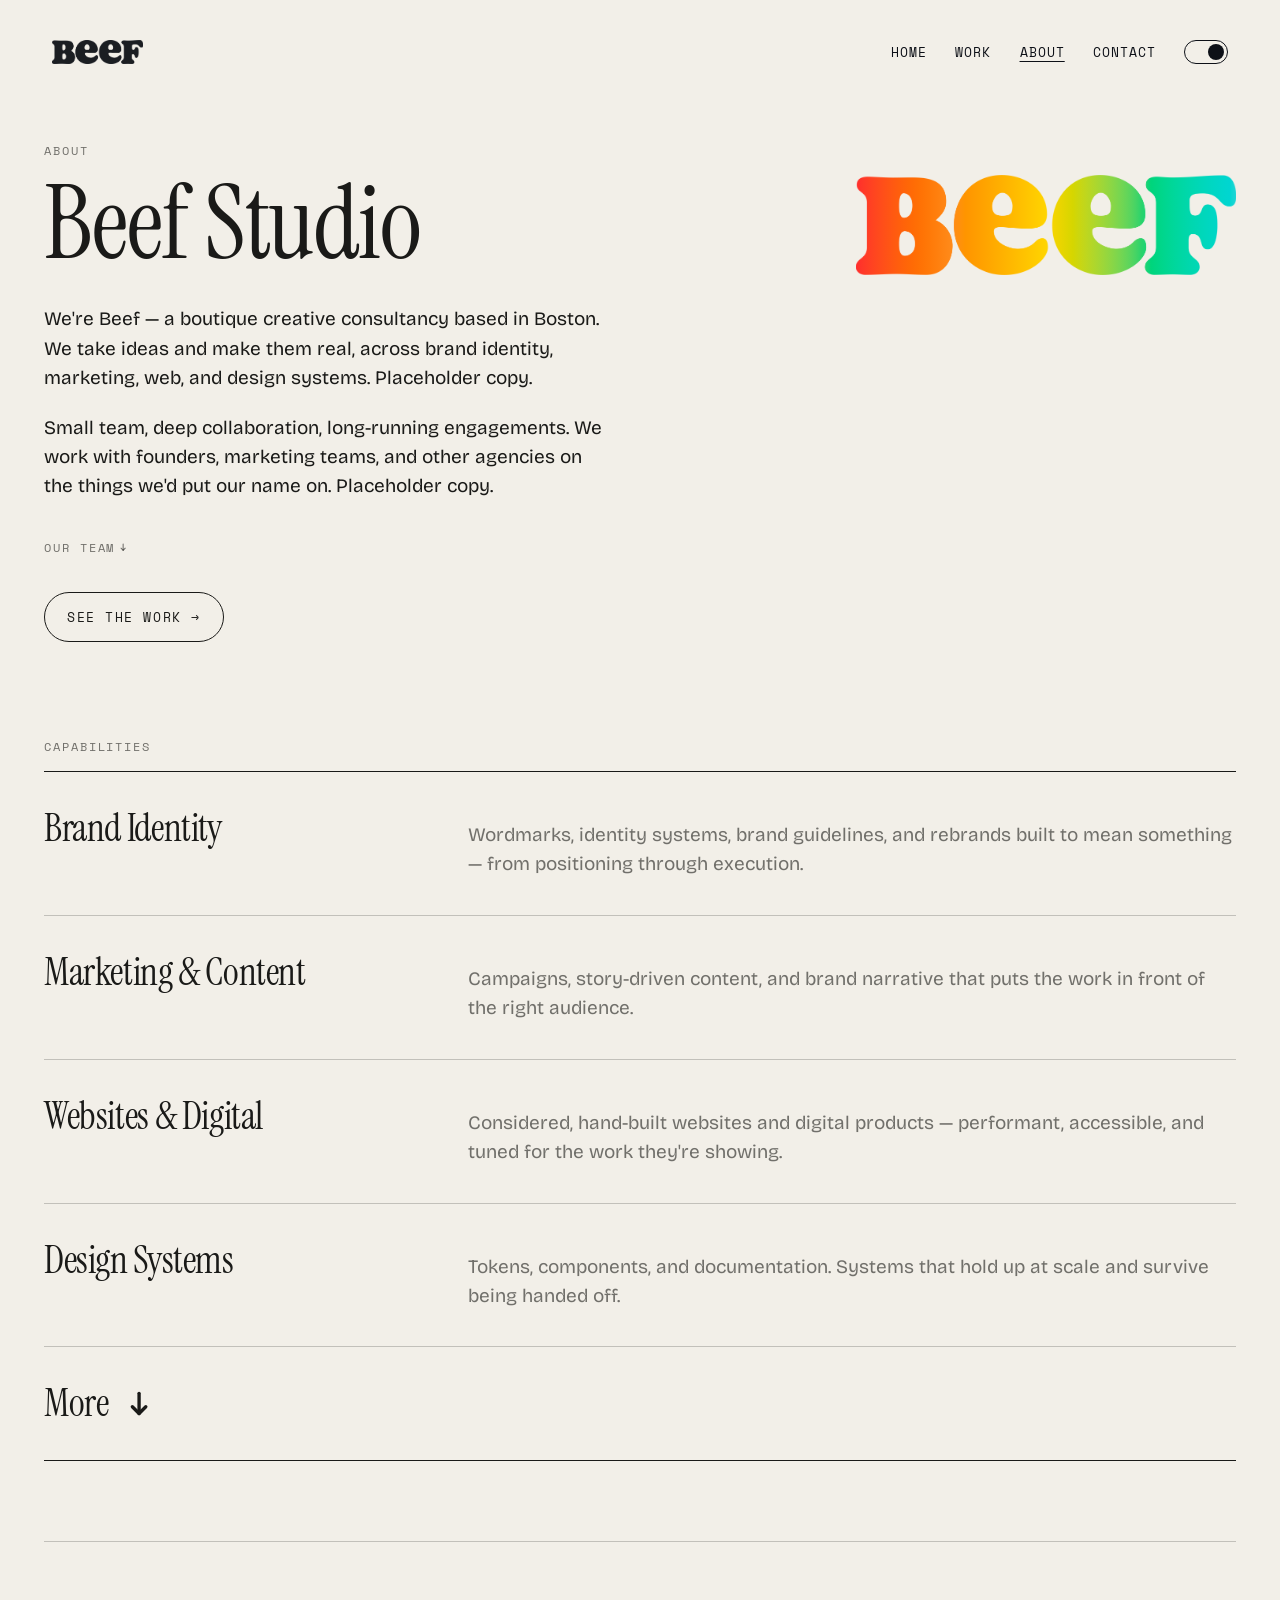
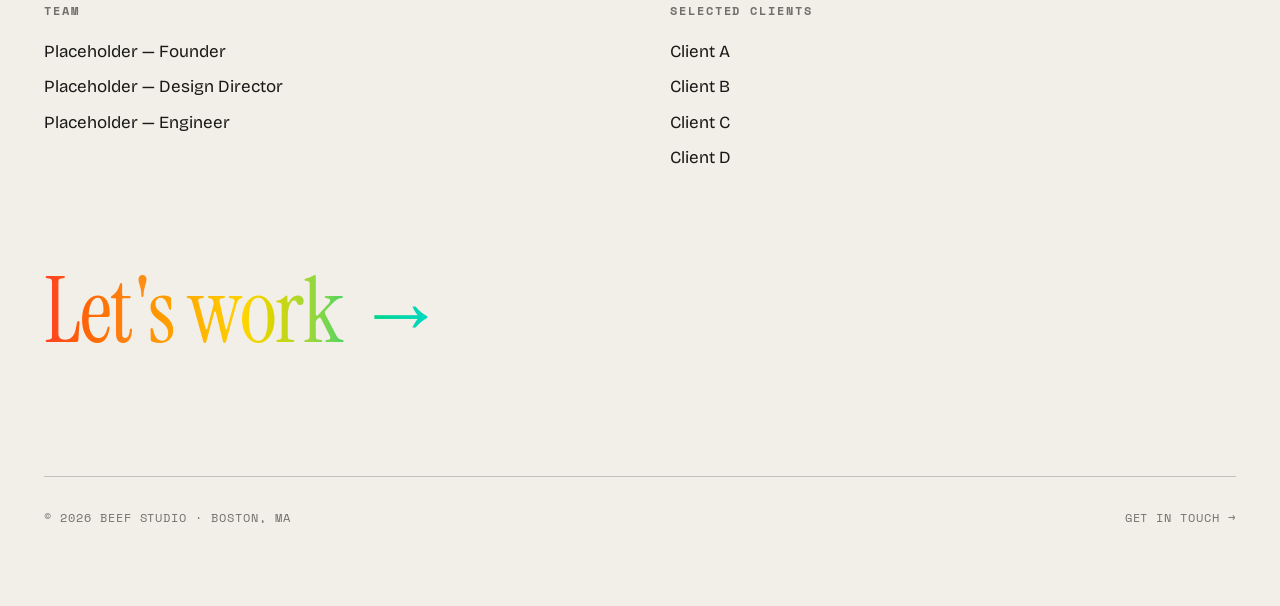
==== commit 5229c2ff: "pivot: ebb hero on home, masked logo on about, team disclosure - Homepage: replace the white-masked " ====
--- a/about.html
+++ b/about.html
@@ -49,17 +49,41 @@
           <p class="about-bio">
             Small team, deep collaboration, long-running engagements. We work with founders, marketing teams, and other agencies on the things we'd put our name on. Placeholder copy.
           </p>
-          <h2 class="about-now-label">Currently</h2>
-          <p class="about-now">Building <a href="/work/mont-cime.html"><strong>Mont Cime</strong></a> — alpine apparel, identity &amp; web.</p>
-          <p class="about-now">Refreshing <a href="/work/dd-strings.html"><strong>DD Strings</strong></a> — brand &amp; packaging.</p>
+          <details class="team-disclosure">
+            <summary>
+              Our team
+              <span class="more-arrow" aria-hidden="true"><svg viewBox="0 0 12 16" fill="none" stroke="currentColor" stroke-width="2" stroke-linecap="round" stroke-linejoin="round"><line x1="6" y1="2" x2="6" y2="14"/><polyline class="more-arrow-head" points="2,10 6,14 10,10"/></svg></span>
+            </summary>
+            <ul class="team-grid">
+              <li class="team-member">
+                <div class="team-photo team-photo--r" role="img" aria-label="Placeholder team photo"></div>
+                <div class="team-info">
+                  <h3 class="team-name">Placeholder One</h3>
+                  <p class="team-bio">Founder &amp; creative director. Placeholder bio about background, taste, and how they ended up here.</p>
+                </div>
+              </li>
+              <li class="team-member">
+                <div class="team-photo team-photo--g" role="img" aria-label="Placeholder team photo"></div>
+                <div class="team-info">
+                  <h3 class="team-name">Placeholder Two</h3>
+                  <p class="team-bio">Design director. Placeholder bio about background, taste, and how they ended up here.</p>
+                </div>
+              </li>
+              <li class="team-member">
+                <div class="team-photo team-photo--b" role="img" aria-label="Placeholder team photo"></div>
+                <div class="team-info">
+                  <h3 class="team-name">Placeholder Three</h3>
+                  <p class="team-bio">Engineer. Placeholder bio about background, taste, and how they ended up here.</p>
+                </div>
+              </li>
+            </ul>
+          </details>
           <div class="about-cta-inline">
             <a class="hero-cta" href="/work.html">See the work →</a>
           </div>
         </div>
         <div class="about-photo">
-          <a class="about-hero-cover" href="/work.html" aria-label="See the work">
-            <img class="about-hero-cover-mark" src="/beef_logo/beef_logo.png" alt="">
-          </a>
+          <div class="about-photo-mark" role="img" aria-label="Beef Studio mark"></div>
         </div>
       </section>
 
--- a/css/style.css
+++ b/css/style.css
@@ -210,471 +210,9 @@
   line-height: 0;
 }
 
-.hero-logo {
-  display: block;
-  width: clamp(280px, 80vw, 1100px);
-  aspect-ratio: 3851 / 1012;
-  background: #ffffff;
-  -webkit-mask: url("/beef_logo/beef_logo.png") left center / contain no-repeat;
-          mask: url("/beef_logo/beef_logo.png") left center / contain no-repeat;
-}
-
-/* Big colored statement under the logo */
-.hero-statement {
-  font-family: var(--font-serif);
-  font-weight: 400;
-  font-size: clamp(36px, 6vw, 96px);
-  line-height: 1.2;
-  letter-spacing: -0.01em;
-  max-width: 26ch;
-  margin: clamp(96px, 14vh, 200px) 0 56px;
-  color: var(--fg);
-  text-wrap: balance;
-}
-
-.accent {
-  position: relative;
-  display: inline-block;
-  padding: 0 0.16em;
-  margin: 0 -0.16em;
-  background-image: var(--accent-grad, var(--gradient-rgb));
-  background-size: 200% 100%;
-  background-position: 0% 50%;
-  -webkit-background-clip: text;
-          background-clip: text;
-  -webkit-text-fill-color: transparent;
-          color: transparent;
-  z-index: 0;
-}
-
-.accent::before {
-  content: "";
-  position: absolute;
-  inset: -0.08em 0 -0.04em;
-  background-image: var(--accent-grad, var(--gradient-rgb));
-  background-size: 200% 100%;
-  background-position: 0% 50%;
-  border-radius: 0.1em;
-  opacity: 0;
-  z-index: -1;
-}
-
-.accent:hover,
-.accent:focus-visible {
-  -webkit-text-fill-color: #fff;
-          color: #fff;
-}
-.accent:hover::before,
-.accent:focus-visible::before {
-  opacity: 1;
-}
-
-.accent--all { --accent-grad: var(--gradient-rgb); }
-.accent--r   { --accent-grad: linear-gradient(90deg in oklch, #ff2d2d, #ff8a1a, #ff2db4); }
-.accent--g   { --accent-grad: linear-gradient(90deg in oklch, #2bd36b, #1ed5d5, #2bd36b); }
-.accent--b   { --accent-grad: linear-gradient(90deg in oklch, #2d6bff, #8a2dff, #4ab0ff); }
-
-.hero-cta {
-  display: inline-block;
-  font-family: var(--font-mono);
-  font-size: 13px;
-  letter-spacing: 0.12em;
-  text-transform: uppercase;
-  padding: 14px 22px;
-  border: 1px solid var(--fg);
-  border-radius: var(--r-pill);
-  transition: transform 0.2s var(--ease), background 0.2s var(--ease), color 0.2s var(--ease);
-}
-.hero-cta:hover {
-  background: var(--fg);
-  color: var(--bg);
-  transform: translateY(-1px);
-}
-
-/* ---------- RGB gradient utilities ---------- */
-.grad-text {
-  background: var(--gradient-rgb);
-  background-size: 200% 100%;
-  -webkit-background-clip: text;
-          background-clip: text;
-  -webkit-text-fill-color: transparent;
-          color: transparent;
-  animation: rgb-pan 14s linear infinite;
-}
-
-.grad-bg {
-  background: var(--gradient-rgb);
-  background-size: 200% 200%;
-  animation: rgb-pan 18s linear infinite;
-}
-
-.grad-rule {
-  height: 2px;
-  border: 0;
-  background: var(--gradient-rgb);
-  background-size: 200% 100%;
-  animation: rgb-pan 14s linear infinite;
-  margin: 0;
-}
-
-@keyframes rgb-pan {
-  0%   { background-position: 0% 50%; }
-  100% { background-position: 200% 50%; }
-}
-
-@media (prefers-reduced-motion: reduce) {
-  .grad-text,
-  .grad-bg,
-  .grad-rule { animation: none; }
-}
-
-/* ---------- Page intro (non-home) ---------- */
-.page-intro {
-  padding: 80px 0 40px;
-}
-.page-intro h1 {
-  font-family: var(--font-serif);
-  font-weight: 400;
-  font-size: clamp(56px, 9vw, 128px);
-  letter-spacing: -0.015em;
-  line-height: 0.95;
-  margin: 0 0 16px;
-}
-.lede {
-  font-family: var(--font-serif);
-  font-style: italic;
-  font-weight: 400;
-  font-size: clamp(20px, 2vw, 28px);
-  line-height: 1.4;
-  max-width: 38ch;
-  color: var(--fg-muted);
-  margin: 0;
-}
-
-/* ---------- Sections ---------- */
-.section {
-  padding: 64px 0;
-  border-top: 1px solid var(--rule);
-}
-
-.section-label {
-  font-family: var(--font-mono);
-  font-size: 12px;
-  letter-spacing: 0.16em;
-  text-transform: uppercase;
-  color: var(--fg-muted);
-  margin: 0 0 24px;
-}
-
-.section h2 {
-  font-family: var(--font-serif);
-  font-weight: 400;
-  font-size: clamp(36px, 4.5vw, 64px);
-  letter-spacing: -0.015em;
-  line-height: 1.05;
-  margin: 0 0 24px;
-}
-
-/* ---------- Services list ---------- */
-.service-list {
-  list-style: none;
-  padding: 0;
-  margin: 0;
-  display: grid;
-  gap: 0;
-}
-.service-list li {
-  font-family: var(--font-sans);
-  font-weight: 500;
-  font-size: clamp(22px, 3vw, 36px);
-  letter-spacing: -0.01em;
-  padding: 18px 0;
-  border-bottom: 1px solid var(--rule);
-  font-variation-settings: "wdth" 100;
-}
-
-/* ---------- Case study cards ---------- */
-.case-grid {
-  display: grid;
-  gap: 32px;
-  grid-template-columns: 1fr;
-}
-
-.case-card {
-  position: relative;
-  display: block;
-  padding: 28px;
-  border: 1px solid var(--rule);
-  border-radius: var(--r-sm);
-  background: var(--card-bg);
-  overflow: hidden;
-  isolation: isolate;
-  transition: transform 0.25s var(--ease), border-color 0.25s var(--ease);
-}
-
-.case-card::before {
-  content: "";
-  position: absolute;
-  inset: 0;
-  background: var(--gradient-rgb);
-  background-size: 200% 200%;
-  opacity: 0;
-  z-index: -1;
-  transition: opacity 0.3s var(--ease);
-  animation: rgb-pan 18s linear infinite;
-}
-
-.case-card:hover {
-  transform: translateY(-2px);
-  border-color: transparent;
-  color: white;
-}
-.case-card:hover::before { opacity: 1; }
-
-.case-card .case-meta {
-  font-family: var(--font-mono);
-  font-size: 12px;
-  letter-spacing: 0.14em;
-  text-transform: uppercase;
-  color: var(--fg-muted);
-  margin: 0 0 12px;
-}
-.case-card:hover .case-meta { color: rgba(255, 255, 255, 0.8); }
-
-.case-card h3 {
-  font-family: var(--font-serif);
-  font-weight: 400;
-  font-size: clamp(36px, 5vw, 60px);
-  letter-spacing: -0.015em;
-  line-height: 0.98;
-  margin: 0 0 12px;
-}
-
-.case-card .case-blurb {
-  font-family: var(--font-sans);
-  font-weight: 400;
-  font-size: 16px;
-  line-height: 1.5;
-  margin: 0;
-  color: var(--fg-muted);
-}
-.case-card:hover .case-blurb { color: rgba(255, 255, 255, 0.95); }
-
-@media (min-width: 720px) {
-  .case-grid { grid-template-columns: repeat(2, 1fr); }
-}
-@media (min-width: 1080px) {
-  .case-grid { grid-template-columns: repeat(3, 1fr); }
-}
-
-/* ---------- Case study page ---------- */
-.case-hero {
-  padding: 80px 0 64px;
-}
-.case-hero .case-meta {
-  font-family: var(--font-mono);
-  font-size: 12px;
-  letter-spacing: 0.16em;
-  text-transform: uppercase;
-  color: var(--fg-muted);
-  margin: 0 0 20px;
-}
-.case-hero h1 {
-  font-family: var(--font-serif);
-  font-weight: 400;
-  font-size: clamp(64px, 11vw, 168px);
-  letter-spacing: -0.015em;
-  line-height: 0.92;
-  margin: 0 0 24px;
-}
-.case-hero .case-summary {
-  font-family: var(--font-serif);
-  font-style: italic;
-  font-weight: 400;
-  font-size: clamp(22px, 2.4vw, 32px);
-  line-height: 1.35;
-  max-width: 40ch;
-  margin: 0;
-  color: var(--fg);
-}
-
-.case-body p {
-  font-family: var(--font-sans);
-  font-weight: 400;
-  font-size: 17px;
-  line-height: 1.65;
-  max-width: 62ch;
-  margin: 0 0 1.1em;
-}
-
-.case-placeholder {
-  aspect-ratio: 16 / 9;
-  border-radius: var(--r-sm);
-  margin: 32px 0;
-}
-
-/* ---------- About body ---------- */
-.about-body p {
-  font-family: var(--font-sans);
-  font-weight: 400;
-  font-size: 17px;
-  line-height: 1.65;
-  max-width: 62ch;
-  margin: 0 0 1.1em;
-}
-.people-list, .client-list {
-  list-style: none;
-  padding: 0;
-  margin: 0 0 24px;
-  display: grid;
-  gap: 4px;
-}
-.people-list li, .client-list li {
-  font-family: var(--font-mono);
-  font-size: 14px;
-  letter-spacing: 0.04em;
-  padding: 8px 0;
-  border-bottom: 1px solid var(--rule);
-}
-
-/* ---------- Contact ---------- */
-.contact-form {
-  display: grid;
-  gap: 16px;
-  max-width: 36rem;
-  margin-top: 24px;
-}
-.contact-form label {
-  display: grid;
-  gap: 6px;
-  font-family: var(--font-mono);
-  font-size: 12px;
-  letter-spacing: 0.12em;
-  text-transform: uppercase;
-  color: var(--fg-muted);
-}
-.contact-form input,
-.contact-form textarea {
-  font: inherit;
-  font-family: var(--font-sans);
-  font-size: 16px;
-  letter-spacing: normal;
-  text-transform: none;
-  color: var(--fg);
-  padding: 12px;
-  background: transparent;
-  border: 1px solid var(--rule);
-  border-radius: var(--r-sm);
-}
-.contact-form input:focus,
-.contact-form textarea:focus {
-  outline: none;
-  border-color: var(--fg);
-}
-.contact-form button {
-  font-family: var(--font-mono);
-  font-size: 13px;
-  letter-spacing: 0.12em;
-  text-transform: uppercase;
-  padding: 12px 22px;
-  border: 1px solid var(--fg);
-  border-radius: var(--r-pill);
-  background: var(--fg);
-  color: var(--bg);
-  justify-self: start;
-  transition: transform 0.2s var(--ease);
-}
-.contact-form button:hover { transform: translateY(-1px); }
-
-/* ---------- Footer ---------- */
-.site-footer {
-  margin-top: 80px;
-  padding-top: 32px;
-  border-top: 1px solid var(--rule);
-  display: flex;
-  flex-wrap: wrap;
-  gap: 16px;
-  justify-content: space-between;
-  font-family: var(--font-mono);
-  font-size: 12px;
-  letter-spacing: 0.08em;
-  text-transform: uppercase;
-  color: var(--fg-muted);
-}
-.site-footer p { margin: 0; }
-.site-footer a:hover { color: var(--fg); }
-
-/* ---------- About page ---------- */
-.about-label {
-  font-family: var(--font-mono);
-  font-size: 12px;
-  letter-spacing: 0.16em;
-  text-transform: uppercase;
-  color: var(--fg-muted);
-  margin: 64px 0 16px;
-}
-
-.about-hero {
-  display: grid;
-  grid-template-columns: 1fr 380px;
-  gap: 80px;
-  align-items: start;
-  margin: 0 0 96px;
-}
-
-.about-heading {
-  font-family: var(--font-serif);
-  font-weight: 400;
-  font-size: clamp(56px, 8vw, 112px);
-  letter-spacing: -0.015em;
-  line-height: 0.95;
-  margin: 0 0 32px;
-}
-
-.about-bio {
-  font-family: var(--font-sans);
-  font-weight: 400;
-  font-size: 19px;
-  line-height: 1.55;
-  color: var(--fg);
-  max-width: 560px;
-  margin: 0;
-}
-.about-bio + .about-bio { margin-top: 20px; }
-
-.about-now-label {
-  font-family: var(--font-mono);
-  font-size: 12px;
-  letter-spacing: 0.16em;
-  text-transform: uppercase;
-  color: var(--fg-muted);
-  margin: 36px 0 12px;
-}
-
-.about-now {
-  font-family: var(--font-sans);
-  font-size: 19px;
-  line-height: 1.55;
-  color: var(--fg);
-  max-width: 560px;
-  margin: 0;
-}
-.about-now + .about-now { margin-top: 6px; }
-
-.about-now a {
-  text-decoration: underline;
-  text-decoration-color: var(--rule);
-  text-underline-offset: 0.18em;
-  text-decoration-thickness: 1px;
-  transition: text-decoration-color 0.18s var(--ease);
-}
-.about-now a:hover { text-decoration-color: currentColor; }
-
-.about-cta-inline { margin-top: 36px; }
-
-.about-photo { padding-top: 0; }
-
-.about-hero-cover {
+/* Full-bleed hero: ebbing colorful gradient with the Beef mark
+   overlaid via mix-blend-mode: exclusion */
+.hero-cover {
   position: relative;
   display: block;
   width: 100%;
@@ -691,12 +229,9 @@
   background-size: 220% 220%, 220% 220%, 260% 260%, 260% 260%, 220% 220%, 200% 200%;
   background-position: 0% 0%, 100% 100%, 50% 50%, 50% 50%, 0% 100%, 0% 0%;
   animation: ebb 28s ease-in-out infinite alternate;
-  transition: filter 0.3s var(--ease);
-}
-
-.about-hero-cover:hover { filter: brightness(1.08); }
-
-.about-hero-cover-mark {
+}
+
+.hero-cover-mark {
   position: absolute;
   top: 50%;
   left: 50%;
@@ -716,7 +251,552 @@
 }
 
 @media (prefers-reduced-motion: reduce) {
-  .about-hero-cover { animation: none; }
+  .hero-cover { animation: none; }
+}
+
+/* Big colored statement under the logo */
+.hero-statement {
+  font-family: var(--font-serif);
+  font-weight: 400;
+  font-size: clamp(36px, 6vw, 96px);
+  line-height: 1.2;
+  letter-spacing: -0.01em;
+  max-width: 26ch;
+  margin: clamp(96px, 14vh, 200px) 0 56px;
+  color: var(--fg);
+  text-wrap: balance;
+}
+
+.accent {
+  position: relative;
+  display: inline-block;
+  padding: 0 0.16em;
+  margin: 0 -0.16em;
+  background-image: var(--accent-grad, var(--gradient-rgb));
+  background-size: 200% 100%;
+  background-position: 0% 50%;
+  -webkit-background-clip: text;
+          background-clip: text;
+  -webkit-text-fill-color: transparent;
+          color: transparent;
+  z-index: 0;
+}
+
+.accent::before {
+  content: "";
+  position: absolute;
+  inset: -0.08em 0 -0.04em;
+  background-image: var(--accent-grad, var(--gradient-rgb));
+  background-size: 200% 100%;
+  background-position: 0% 50%;
+  border-radius: 0.1em;
+  opacity: 0;
+  z-index: -1;
+}
+
+.accent:hover,
+.accent:focus-visible {
+  -webkit-text-fill-color: #fff;
+          color: #fff;
+}
+.accent:hover::before,
+.accent:focus-visible::before {
+  opacity: 1;
+}
+
+.accent--all { --accent-grad: var(--gradient-rgb); }
+.accent--r   { --accent-grad: linear-gradient(90deg in oklch, #ff2d2d, #ff8a1a, #ff2db4); }
+.accent--g   { --accent-grad: linear-gradient(90deg in oklch, #2bd36b, #1ed5d5, #2bd36b); }
+.accent--b   { --accent-grad: linear-gradient(90deg in oklch, #2d6bff, #8a2dff, #4ab0ff); }
+
+.hero-cta {
+  display: inline-block;
+  font-family: var(--font-mono);
+  font-size: 13px;
+  letter-spacing: 0.12em;
+  text-transform: uppercase;
+  padding: 14px 22px;
+  border: 1px solid var(--fg);
+  border-radius: var(--r-pill);
+  transition: transform 0.2s var(--ease), background 0.2s var(--ease), color 0.2s var(--ease);
+}
+.hero-cta:hover {
+  background: var(--fg);
+  color: var(--bg);
+  transform: translateY(-1px);
+}
+
+/* ---------- RGB gradient utilities ---------- */
+.grad-text {
+  background: var(--gradient-rgb);
+  background-size: 200% 100%;
+  -webkit-background-clip: text;
+          background-clip: text;
+  -webkit-text-fill-color: transparent;
+          color: transparent;
+  animation: rgb-pan 14s linear infinite;
+}
+
+.grad-bg {
+  background: var(--gradient-rgb);
+  background-size: 200% 200%;
+  animation: rgb-pan 18s linear infinite;
+}
+
+.grad-rule {
+  height: 2px;
+  border: 0;
+  background: var(--gradient-rgb);
+  background-size: 200% 100%;
+  animation: rgb-pan 14s linear infinite;
+  margin: 0;
+}
+
+@keyframes rgb-pan {
+  0%   { background-position: 0% 50%; }
+  100% { background-position: 200% 50%; }
+}
+
+@media (prefers-reduced-motion: reduce) {
+  .grad-text,
+  .grad-bg,
+  .grad-rule { animation: none; }
+}
+
+/* ---------- Page intro (non-home) ---------- */
+.page-intro {
+  padding: 80px 0 40px;
+}
+.page-intro h1 {
+  font-family: var(--font-serif);
+  font-weight: 400;
+  font-size: clamp(56px, 9vw, 128px);
+  letter-spacing: -0.015em;
+  line-height: 0.95;
+  margin: 0 0 16px;
+}
+.lede {
+  font-family: var(--font-serif);
+  font-style: italic;
+  font-weight: 400;
+  font-size: clamp(20px, 2vw, 28px);
+  line-height: 1.4;
+  max-width: 38ch;
+  color: var(--fg-muted);
+  margin: 0;
+}
+
+/* ---------- Sections ---------- */
+.section {
+  padding: 64px 0;
+  border-top: 1px solid var(--rule);
+}
+
+.section-label {
+  font-family: var(--font-mono);
+  font-size: 12px;
+  letter-spacing: 0.16em;
+  text-transform: uppercase;
+  color: var(--fg-muted);
+  margin: 0 0 24px;
+}
+
+.section h2 {
+  font-family: var(--font-serif);
+  font-weight: 400;
+  font-size: clamp(36px, 4.5vw, 64px);
+  letter-spacing: -0.015em;
+  line-height: 1.05;
+  margin: 0 0 24px;
+}
+
+/* ---------- Services list ---------- */
+.service-list {
+  list-style: none;
+  padding: 0;
+  margin: 0;
+  display: grid;
+  gap: 0;
+}
+.service-list li {
+  font-family: var(--font-sans);
+  font-weight: 500;
+  font-size: clamp(22px, 3vw, 36px);
+  letter-spacing: -0.01em;
+  padding: 18px 0;
+  border-bottom: 1px solid var(--rule);
+  font-variation-settings: "wdth" 100;
+}
+
+/* ---------- Case study cards ---------- */
+.case-grid {
+  display: grid;
+  gap: 32px;
+  grid-template-columns: 1fr;
+}
+
+.case-card {
+  position: relative;
+  display: block;
+  padding: 28px;
+  border: 1px solid var(--rule);
+  border-radius: var(--r-sm);
+  background: var(--card-bg);
+  overflow: hidden;
+  isolation: isolate;
+  transition: transform 0.25s var(--ease), border-color 0.25s var(--ease);
+}
+
+.case-card::before {
+  content: "";
+  position: absolute;
+  inset: 0;
+  background: var(--gradient-rgb);
+  background-size: 200% 200%;
+  opacity: 0;
+  z-index: -1;
+  transition: opacity 0.3s var(--ease);
+  animation: rgb-pan 18s linear infinite;
+}
+
+.case-card:hover {
+  transform: translateY(-2px);
+  border-color: transparent;
+  color: white;
+}
+.case-card:hover::before { opacity: 1; }
+
+.case-card .case-meta {
+  font-family: var(--font-mono);
+  font-size: 12px;
+  letter-spacing: 0.14em;
+  text-transform: uppercase;
+  color: var(--fg-muted);
+  margin: 0 0 12px;
+}
+.case-card:hover .case-meta { color: rgba(255, 255, 255, 0.8); }
+
+.case-card h3 {
+  font-family: var(--font-serif);
+  font-weight: 400;
+  font-size: clamp(36px, 5vw, 60px);
+  letter-spacing: -0.015em;
+  line-height: 0.98;
+  margin: 0 0 12px;
+}
+
+.case-card .case-blurb {
+  font-family: var(--font-sans);
+  font-weight: 400;
+  font-size: 16px;
+  line-height: 1.5;
+  margin: 0;
+  color: var(--fg-muted);
+}
+.case-card:hover .case-blurb { color: rgba(255, 255, 255, 0.95); }
+
+@media (min-width: 720px) {
+  .case-grid { grid-template-columns: repeat(2, 1fr); }
+}
+@media (min-width: 1080px) {
+  .case-grid { grid-template-columns: repeat(3, 1fr); }
+}
+
+/* ---------- Case study page ---------- */
+.case-hero {
+  padding: 80px 0 64px;
+}
+.case-hero .case-meta {
+  font-family: var(--font-mono);
+  font-size: 12px;
+  letter-spacing: 0.16em;
+  text-transform: uppercase;
+  color: var(--fg-muted);
+  margin: 0 0 20px;
+}
+.case-hero h1 {
+  font-family: var(--font-serif);
+  font-weight: 400;
+  font-size: clamp(64px, 11vw, 168px);
+  letter-spacing: -0.015em;
+  line-height: 0.92;
+  margin: 0 0 24px;
+}
+.case-hero .case-summary {
+  font-family: var(--font-serif);
+  font-style: italic;
+  font-weight: 400;
+  font-size: clamp(22px, 2.4vw, 32px);
+  line-height: 1.35;
+  max-width: 40ch;
+  margin: 0;
+  color: var(--fg);
+}
+
+.case-body p {
+  font-family: var(--font-sans);
+  font-weight: 400;
+  font-size: 17px;
+  line-height: 1.65;
+  max-width: 62ch;
+  margin: 0 0 1.1em;
+}
+
+.case-placeholder {
+  aspect-ratio: 16 / 9;
+  border-radius: var(--r-sm);
+  margin: 32px 0;
+}
+
+/* ---------- About body ---------- */
+.about-body p {
+  font-family: var(--font-sans);
+  font-weight: 400;
+  font-size: 17px;
+  line-height: 1.65;
+  max-width: 62ch;
+  margin: 0 0 1.1em;
+}
+.people-list, .client-list {
+  list-style: none;
+  padding: 0;
+  margin: 0 0 24px;
+  display: grid;
+  gap: 4px;
+}
+.people-list li, .client-list li {
+  font-family: var(--font-mono);
+  font-size: 14px;
+  letter-spacing: 0.04em;
+  padding: 8px 0;
+  border-bottom: 1px solid var(--rule);
+}
+
+/* ---------- Contact ---------- */
+.contact-form {
+  display: grid;
+  gap: 16px;
+  max-width: 36rem;
+  margin-top: 24px;
+}
+.contact-form label {
+  display: grid;
+  gap: 6px;
+  font-family: var(--font-mono);
+  font-size: 12px;
+  letter-spacing: 0.12em;
+  text-transform: uppercase;
+  color: var(--fg-muted);
+}
+.contact-form input,
+.contact-form textarea {
+  font: inherit;
+  font-family: var(--font-sans);
+  font-size: 16px;
+  letter-spacing: normal;
+  text-transform: none;
+  color: var(--fg);
+  padding: 12px;
+  background: transparent;
+  border: 1px solid var(--rule);
+  border-radius: var(--r-sm);
+}
+.contact-form input:focus,
+.contact-form textarea:focus {
+  outline: none;
+  border-color: var(--fg);
+}
+.contact-form button {
+  font-family: var(--font-mono);
+  font-size: 13px;
+  letter-spacing: 0.12em;
+  text-transform: uppercase;
+  padding: 12px 22px;
+  border: 1px solid var(--fg);
+  border-radius: var(--r-pill);
+  background: var(--fg);
+  color: var(--bg);
+  justify-self: start;
+  transition: transform 0.2s var(--ease);
+}
+.contact-form button:hover { transform: translateY(-1px); }
+
+/* ---------- Footer ---------- */
+.site-footer {
+  margin-top: 80px;
+  padding-top: 32px;
+  border-top: 1px solid var(--rule);
+  display: flex;
+  flex-wrap: wrap;
+  gap: 16px;
+  justify-content: space-between;
+  font-family: var(--font-mono);
+  font-size: 12px;
+  letter-spacing: 0.08em;
+  text-transform: uppercase;
+  color: var(--fg-muted);
+}
+.site-footer p { margin: 0; }
+.site-footer a:hover { color: var(--fg); }
+
+/* ---------- About page ---------- */
+.about-label {
+  font-family: var(--font-mono);
+  font-size: 12px;
+  letter-spacing: 0.16em;
+  text-transform: uppercase;
+  color: var(--fg-muted);
+  margin: 64px 0 16px;
+}
+
+.about-hero {
+  display: grid;
+  grid-template-columns: 1fr 380px;
+  gap: 80px;
+  align-items: start;
+  margin: 0 0 96px;
+}
+
+.about-heading {
+  font-family: var(--font-serif);
+  font-weight: 400;
+  font-size: clamp(56px, 8vw, 112px);
+  letter-spacing: -0.015em;
+  line-height: 0.95;
+  margin: 0 0 32px;
+}
+
+.about-bio {
+  font-family: var(--font-sans);
+  font-weight: 400;
+  font-size: 19px;
+  line-height: 1.55;
+  color: var(--fg);
+  max-width: 560px;
+  margin: 0;
+}
+.about-bio + .about-bio { margin-top: 20px; }
+
+.about-now-label {
+  font-family: var(--font-mono);
+  font-size: 12px;
+  letter-spacing: 0.16em;
+  text-transform: uppercase;
+  color: var(--fg-muted);
+  margin: 36px 0 12px;
+}
+
+.about-now {
+  font-family: var(--font-sans);
+  font-size: 19px;
+  line-height: 1.55;
+  color: var(--fg);
+  max-width: 560px;
+  margin: 0;
+}
+.about-now + .about-now { margin-top: 6px; }
+
+.about-now a {
+  text-decoration: underline;
+  text-decoration-color: var(--rule);
+  text-underline-offset: 0.18em;
+  text-decoration-thickness: 1px;
+  transition: text-decoration-color 0.18s var(--ease);
+}
+.about-now a:hover { text-decoration-color: currentColor; }
+
+.about-cta-inline { margin-top: 36px; }
+
+.about-photo {
+  display: flex;
+  align-items: center;
+  justify-content: center;
+}
+
+/* Rainbow gradient clipped to the Beef logo silhouette */
+.about-photo-mark {
+  width: 100%;
+  aspect-ratio: 3851 / 1012;
+  background: var(--gradient-rgb);
+  background-size: 200% 100%;
+  -webkit-mask: url("/beef_logo/beef_logo.png") center / contain no-repeat;
+          mask: url("/beef_logo/beef_logo.png") center / contain no-repeat;
+  animation: rgb-pan 14s linear infinite;
+}
+
+@media (prefers-reduced-motion: reduce) {
+  .about-photo-mark { animation: none; }
+}
+
+/* Our team disclosure */
+.team-disclosure { margin: 36px 0 0; }
+
+.team-disclosure > summary {
+  list-style: none;
+  cursor: pointer;
+  display: inline-flex;
+  align-items: center;
+  font-family: var(--font-mono);
+  font-size: 12px;
+  letter-spacing: 0.16em;
+  text-transform: uppercase;
+  color: var(--fg-muted);
+  transition: color 0.18s var(--ease);
+}
+.team-disclosure > summary::-webkit-details-marker { display: none; }
+.team-disclosure > summary:hover { color: var(--fg); }
+.team-disclosure[open] > summary { color: var(--fg); margin-bottom: 20px; }
+.team-disclosure[open] .more-arrow-head { transform: scaleY(-1); }
+
+.team-grid {
+  list-style: none;
+  margin: 0;
+  padding: 0;
+  display: grid;
+  grid-template-columns: repeat(3, 1fr);
+  gap: 16px;
+  max-width: 560px;
+}
+
+.team-member { position: relative; }
+
+.team-photo {
+  aspect-ratio: 1 / 1;
+  border-radius: var(--r-sm);
+  background-size: 200% 200%;
+}
+.team-photo--r { background-image: linear-gradient(135deg in oklch, #ff2d2d, #ff8a1a, #ff2db4); }
+.team-photo--g { background-image: linear-gradient(135deg in oklch, #2bd36b, #1ed5d5, #2bd36b); }
+.team-photo--b { background-image: linear-gradient(135deg in oklch, #2d6bff, #8a2dff, #4ab0ff); }
+
+.team-info {
+  margin-top: 12px;
+  opacity: 0;
+  transform: translateY(-2px);
+  transition: opacity 0.18s var(--ease), transform 0.18s var(--ease);
+  min-height: 64px;
+}
+.team-member:hover .team-info,
+.team-member:focus-within .team-info {
+  opacity: 1;
+  transform: translateY(0);
+}
+
+.team-name {
+  font-family: var(--font-serif);
+  font-weight: 400;
+  font-size: 20px;
+  line-height: 1.1;
+  letter-spacing: -0.01em;
+  margin: 0 0 4px;
+}
+
+.team-bio {
+  font-family: var(--font-sans);
+  font-size: 13px;
+  line-height: 1.4;
+  color: var(--fg-muted);
+  margin: 0;
 }
 
 .about-capabilities-label {
@@ -871,6 +951,8 @@
     column-gap: 24px;
   }
   .capability-tags li { font-size: 16px; padding: 4px 0; }
+  .team-grid { gap: 10px; }
+  .team-info { opacity: 1; transform: none; } /* on touch, no hover — always show */
 }
 
 /* ---------- Custom cursor ---------- */
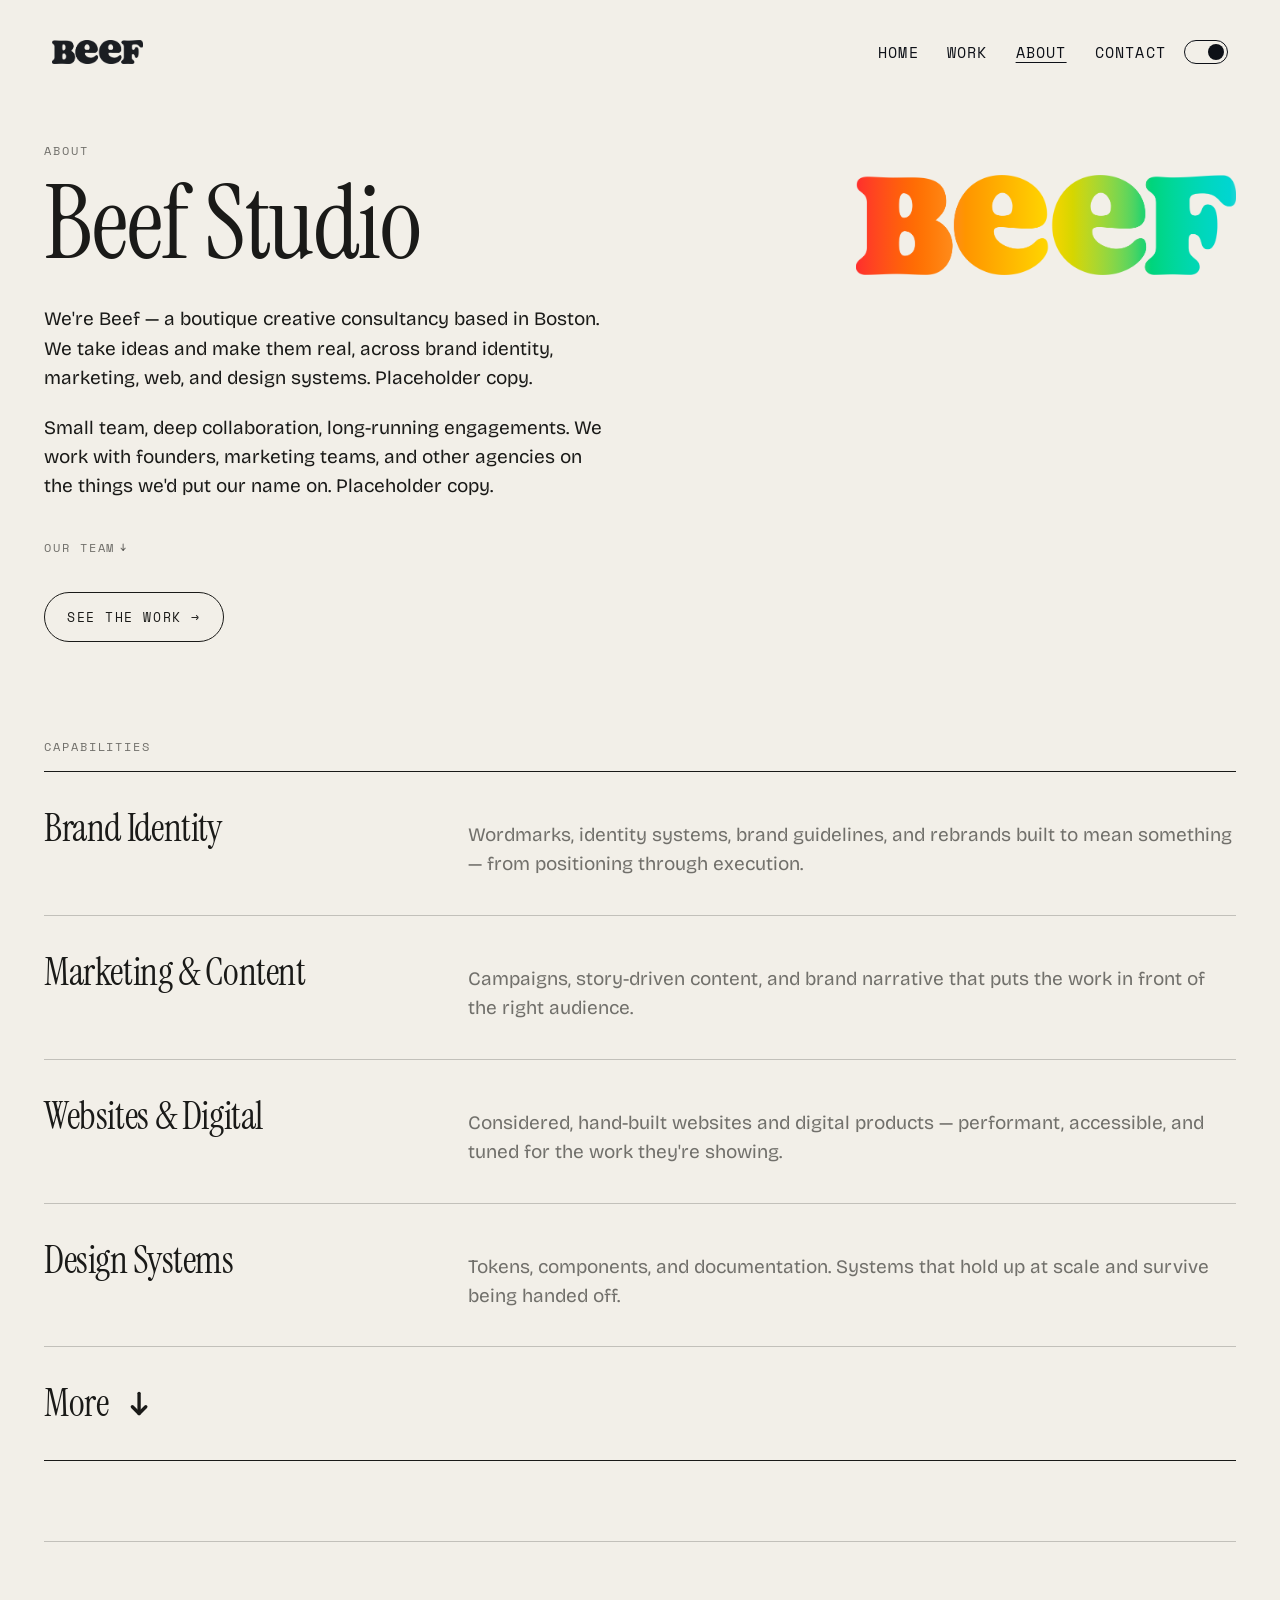
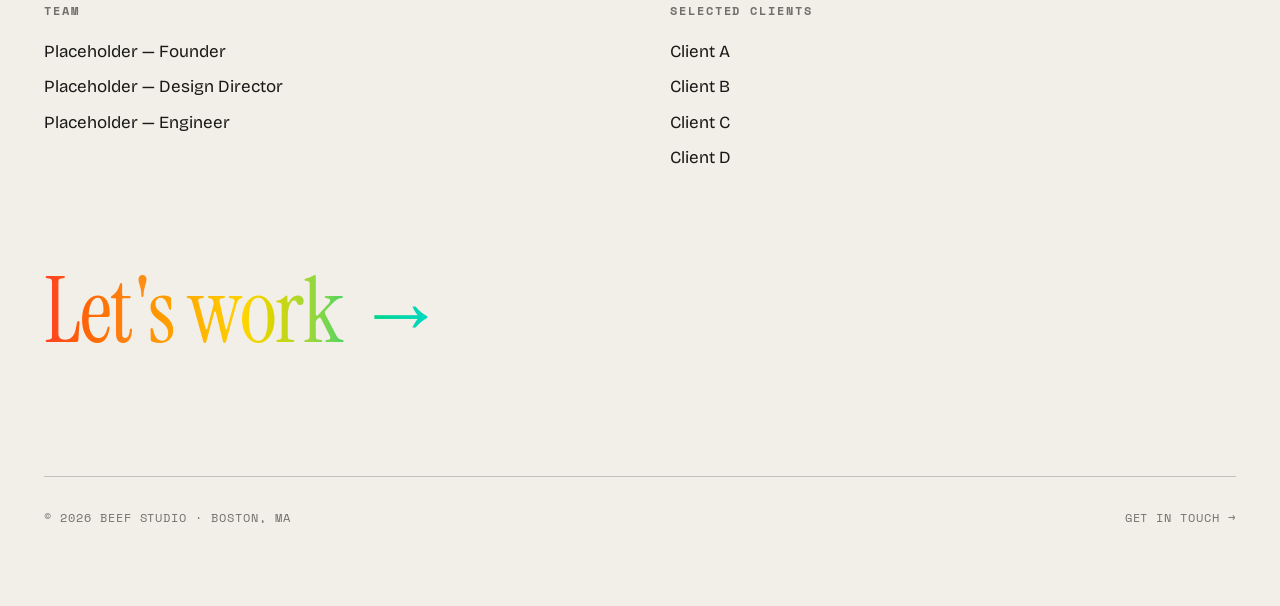
==== commit 77a58b64: "mobile: hamburger + overlay menu, polish across pages Mirrors the portfolio's mobile pattern:  - New" ====
--- a/about.html
+++ b/about.html
@@ -22,20 +22,32 @@
 <body>
   <div class="site">
     <header class="top">
+      <button class="hamburger" id="hamburger" aria-label="Open navigation" aria-expanded="false">
+        <span></span><span></span><span></span>
+      </button>
       <a class="mark" href="/" aria-label="Beef Studio — home">
         <img class="mark-logo" src="/beef_logo/beef_logo.png" alt="">
       </a>
-      <button class="nav-toggle" aria-expanded="false" aria-controls="nav-list">Menu</button>
-      <nav class="nav" id="nav-list" aria-label="Primary">
-        <a class="nav-link" href="/">Home</a>
-        <a class="nav-link" href="/work.html">Work</a>
-        <a class="nav-link" href="/about.html" aria-current="page">About</a>
-        <a class="nav-link" href="/contact.html">Contact</a>
+      <div class="top-right">
+        <nav class="nav" aria-label="Primary">
+          <a class="nav-link" href="/">Home</a>
+          <a class="nav-link" href="/work.html">Work</a>
+          <a class="nav-link" href="/about.html" aria-current="page">About</a>
+          <a class="nav-link" href="/contact.html">Contact</a>
+        </nav>
         <button class="toggle" id="theme-toggle" aria-label="Toggle light and dark mode" aria-pressed="false">
           <span class="toggle-knob"></span>
         </button>
-      </nav>
+      </div>
     </header>
+
+    <nav class="mobile-menu" id="mobile-menu" aria-label="Mobile navigation">
+      <button class="mobile-menu-close" id="mobile-menu-close" aria-label="Close navigation">&#x2715;</button>
+      <a class="nav-link" href="/">Home</a>
+      <a class="nav-link" href="/work.html">Work</a>
+      <a class="nav-link" href="/about.html" aria-current="page">About</a>
+      <a class="nav-link" href="/contact.html">Contact</a>
+    </nav>
 
     <main>
       <p class="about-label">About</p>
--- a/css/style.css
+++ b/css/style.css
@@ -144,6 +144,12 @@
   width: auto;
 }
 
+.top-right {
+  display: flex;
+  align-items: center;
+  gap: 18px;
+}
+
 .nav {
   display: flex;
   gap: 28px;
@@ -153,7 +159,7 @@
 .nav-link {
   font-family: var(--font-mono);
   font-weight: 400;
-  font-size: 13px;
+  font-size: 15px;
   letter-spacing: 0.08em;
   text-transform: uppercase;
   line-height: 1;
@@ -186,18 +192,71 @@
 }
 [data-theme="light"] .toggle-knob { transform: translateX(20px); }
 
-/* ---------- Mobile nav toggle ---------- */
-.nav-toggle {
+/* ---------- Hamburger (mobile only) ---------- */
+.hamburger {
   display: none;
-  background: transparent;
-  border: 1px solid currentColor;
-  border-radius: var(--r-sm);
-  padding: 4px 10px;
-  font-family: var(--font-mono);
-  font-size: 12px;
-  letter-spacing: 0.08em;
-  text-transform: uppercase;
-  color: inherit;
+  flex-direction: column;
+  justify-content: space-between;
+  width: 24px;
+  height: 18px;
+  background: none;
+  border: none;
+  padding: 0;
+  cursor: pointer;
+  flex-shrink: 0;
+  position: relative;
+  z-index: 200;
+}
+.hamburger span {
+  display: block;
+  height: 2px;
+  width: 100%;
+  background: white;
+  border-radius: 2px;
+  transition: transform 0.22s var(--ease), opacity 0.22s var(--ease);
+  transform-origin: center;
+}
+.hamburger.is-open span:nth-child(1) { transform: translateY(8px) rotate(45deg); }
+.hamburger.is-open span:nth-child(2) { opacity: 0; transform: scaleX(0); }
+.hamburger.is-open span:nth-child(3) { transform: translateY(-8px) rotate(-45deg); }
+
+/* ---------- Mobile menu (full-screen overlay) ---------- */
+.mobile-menu {
+  display: none;
+  position: fixed;
+  inset: 0;
+  flex-direction: column;
+  align-items: center;
+  justify-content: center;
+  gap: 24px;
+  background: var(--bg);
+  z-index: 199;
+  visibility: hidden;
+  opacity: 0;
+  transition: opacity 0.25s var(--ease), visibility 0s 0.25s;
+  pointer-events: none;
+}
+.mobile-menu.is-open {
+  visibility: visible;
+  opacity: 1;
+  transition: opacity 0.25s var(--ease);
+  pointer-events: auto;
+}
+.mobile-menu .nav-link {
+  font-size: 28px;
+  color: var(--fg);
+}
+.mobile-menu-close {
+  position: absolute;
+  top: 24px;
+  left: 24px;
+  background: none;
+  border: none;
+  padding: 0;
+  color: var(--fg);
+  font-size: 28px;
+  line-height: 1;
+  cursor: pointer;
 }
 
 /* ---------- Hero ---------- */
@@ -210,48 +269,20 @@
   line-height: 0;
 }
 
-/* Full-bleed hero: ebbing colorful gradient with the Beef mark
-   overlaid via mix-blend-mode: exclusion */
-.hero-cover {
-  position: relative;
+/* Rainbow gradient clipped to the Beef logo silhouette */
+.hero-logo {
   display: block;
-  width: 100%;
-  aspect-ratio: 16 / 9;
-  border-radius: var(--r-sm);
-  overflow: hidden;
-  background:
-    radial-gradient(circle at 25% 30%, #ff2db4 0%, transparent 48%),
-    radial-gradient(circle at 78% 68%, #2d6bff 0%, transparent 52%),
-    radial-gradient(circle at 55% 18%, #ffd400 0%, transparent 56%),
-    radial-gradient(circle at 38% 82%, #2bd36b 0%, transparent 50%),
-    radial-gradient(circle at 88% 28%, #1ed5d5 0%, transparent 52%),
-    linear-gradient(125deg, #8a2dff 0%, #ff2d2d 55%, #ff8a1a 100%);
-  background-size: 220% 220%, 220% 220%, 260% 260%, 260% 260%, 220% 220%, 200% 200%;
-  background-position: 0% 0%, 100% 100%, 50% 50%, 50% 50%, 0% 100%, 0% 0%;
-  animation: ebb 28s ease-in-out infinite alternate;
-}
-
-.hero-cover-mark {
-  position: absolute;
-  top: 50%;
-  left: 50%;
-  width: 72%;
-  height: auto;
-  transform: translate(-50%, -50%);
-  mix-blend-mode: exclusion;
-  /* Force the near-white PNG to pure white for clean exclusion */
-  filter: brightness(0) invert(1);
-  pointer-events: none;
-}
-
-@keyframes ebb {
-  0%   { background-position: 0% 0%,    100% 100%, 50% 50%, 50% 50%, 0% 100%, 0% 0%; }
-  50%  { background-position: 70% 40%,  30% 60%,   30% 70%, 70% 30%, 60% 30%, 50% 50%; }
-  100% { background-position: 100% 100%, 0% 0%,    70% 30%, 30% 70%, 100% 0%, 100% 100%; }
+  width: clamp(280px, 80vw, 1100px);
+  aspect-ratio: 3851 / 1012;
+  background: var(--gradient-rgb);
+  background-size: 200% 100%;
+  -webkit-mask: url("/beef_logo/beef_logo.png") left center / contain no-repeat;
+          mask: url("/beef_logo/beef_logo.png") left center / contain no-repeat;
+  animation: rgb-pan 14s linear infinite;
 }
 
 @media (prefers-reduced-motion: reduce) {
-  .hero-cover { animation: none; }
+  .hero-logo { animation: none; }
 }
 
 /* Big colored statement under the logo */
@@ -428,7 +459,78 @@
   font-variation-settings: "wdth" 100;
 }
 
-/* ---------- Case study cards ---------- */
+/* ---------- Selected work: stacked full-width features ---------- */
+.case-features {
+  display: flex;
+  flex-direction: column;
+  gap: 48px;
+}
+
+.case-feature {
+  position: relative;
+  display: block;
+  width: 100%;
+  border-radius: var(--r-sm);
+  overflow: hidden;
+}
+
+.case-feature-thumb {
+  width: 100%;
+  aspect-ratio: 16 / 9;
+  background-size: 200% 200%;
+}
+
+.case-feature-thumb--mc   { background-image: linear-gradient(135deg in oklch, #ff2d2d, #ff8a1a, #ffd400, #ff2db4); }
+.case-feature-thumb--dd   { background-image: linear-gradient(135deg in oklch, #2bd36b, #1ed5d5, #2d6bff); }
+.case-feature-thumb--void { background-image: linear-gradient(135deg in oklch, #2d6bff, #8a2dff, #ff2db4); }
+
+.case-feature-info {
+  position: absolute;
+  inset: 0;
+  display: flex;
+  flex-direction: column;
+  justify-content: flex-end;
+  padding: clamp(20px, 4vw, 48px);
+  background: linear-gradient(to top, rgba(0,0,0,0.7) 0%, rgba(0,0,0,0.35) 55%, rgba(0,0,0,0) 100%);
+  color: #fff;
+  opacity: 0;
+  transition: opacity 0.25s var(--ease);
+}
+
+.case-feature:hover .case-feature-info,
+.case-feature:focus-visible .case-feature-info { opacity: 1; }
+
+.case-feature-info .case-meta {
+  font-family: var(--font-mono);
+  font-size: 12px;
+  letter-spacing: 0.16em;
+  text-transform: uppercase;
+  color: rgba(255,255,255,0.72);
+  margin: 0 0 10px;
+}
+
+.case-feature-info h3 {
+  font-family: var(--font-serif);
+  font-weight: 400;
+  font-size: clamp(40px, 6vw, 84px);
+  letter-spacing: -0.015em;
+  line-height: 0.95;
+  margin: 0 0 14px;
+  color: #fff;
+}
+
+.case-feature-info .case-blurb {
+  font-family: var(--font-sans);
+  font-weight: 400;
+  font-style: normal;
+  font-size: 18px;
+  line-height: 1.5;
+  max-width: 56ch;
+  margin: 0;
+  color: rgba(255,255,255,0.92);
+}
+
+/* ---------- Case study cards (used for cross-links on case pages) ---------- */
 .case-grid {
   display: grid;
   gap: 32px;
@@ -953,6 +1055,8 @@
   .capability-tags li { font-size: 16px; padding: 4px 0; }
   .team-grid { gap: 10px; }
   .team-info { opacity: 1; transform: none; } /* on touch, no hover — always show */
+  .case-features { gap: 32px; }
+  .case-feature-info { opacity: 1; } /* on touch, hover-reveal flattens to always-show */
 }
 
 /* ---------- Custom cursor ---------- */
@@ -977,7 +1081,7 @@
 
 @media (hover: hover) and (pointer: fine) {
   html, body { cursor: none; }
-  a, button, [role="button"], .accent, .case-card, .toggle, .nav-toggle,
+  a, button, [role="button"], .accent, .case-card, .case-feature, .toggle, .hamburger,
   summary, label { cursor: none; }
   input, textarea { cursor: text; }
 }
@@ -985,21 +1089,120 @@
 /* ---------- Responsive ---------- */
 @media (max-width: 720px) {
   :root { --space-gutter: 22px; }
-  .nav { display: none; }
-  .nav.is-open {
-    display: flex;
+  .site { padding-top: 20px; padding-bottom: 56px; }
+
+  /* 3-column mobile header: hamburger | logo | toggle */
+  .top {
+    display: grid;
+    grid-template-columns: 1fr auto 1fr;
+    align-items: center;
+    gap: 0;
+    padding: 20px 4px 14px;
+    margin-top: -20px;
+  }
+  .hamburger { display: flex; justify-self: start; }
+  .mark { justify-self: center; }
+  .top-right { justify-self: end; gap: 0; }
+  .top-right .nav { display: none; }
+  .mobile-menu { display: flex; }
+
+  /* Hero + statement */
+  .hero { padding: 48px 0 40px; }
+  .hero-logo { width: clamp(220px, 88vw, 720px); }
+  .hero-statement {
+    font-size: clamp(30px, 8vw, 56px);
+    line-height: 1.2;
+    margin: 56px 0 36px;
+    max-width: none;
+  }
+  .hero-cta { font-size: 12px; padding: 12px 18px; }
+
+  /* Case features: stack info below the thumb instead of overlay */
+  .case-features { gap: 28px; }
+  .case-feature { overflow: visible; }
+  .case-feature-thumb { border-radius: var(--r-sm); }
+  .case-feature-info {
+    position: static;
+    background: none;
+    color: var(--fg);
+    opacity: 1;
+    padding: 14px 2px 0;
+  }
+  .case-feature-info .case-meta { color: var(--fg-muted); margin-bottom: 6px; }
+  .case-feature-info h3 {
+    color: var(--fg);
+    font-size: clamp(28px, 8vw, 44px);
+    margin-bottom: 8px;
+  }
+  .case-feature-info .case-blurb {
+    color: var(--fg-muted);
+    font-size: 15px;
+    line-height: 1.5;
+  }
+
+  /* Section spacing */
+  .section { padding: 48px 0; }
+  .section h2 { font-size: clamp(30px, 7vw, 44px); }
+
+  /* About page */
+  .about-label { margin-top: 32px; }
+  .about-heading { font-size: clamp(44px, 12vw, 80px); margin-bottom: 24px; }
+  .about-bio { font-size: 17px; }
+  .about-hero {
+    grid-template-columns: 1fr;
+    gap: 40px;
+    margin-bottom: 56px;
+  }
+  .about-photo { padding-top: 0; max-width: 320px; }
+  .capability {
+    grid-template-columns: 1fr;
+    gap: 8px;
+    padding: 24px 0;
+  }
+  .capability-title { font-size: clamp(24px, 6vw, 32px); }
+  .capability-desc { font-size: 16px; }
+  .about-meta {
+    grid-template-columns: 1fr;
+    gap: 32px;
+    padding-top: 40px;
+    margin-top: 56px;
+  }
+  .about-cta {
+    margin: 64px 0 80px;
+    font-size: clamp(36px, 10vw, 56px);
+  }
+  .capability-tags {
+    padding: 24px 0 32px;
+    column-gap: 24px;
+  }
+  .capability-tags li { font-size: 16px; padding: 4px 0; }
+
+  /* Team */
+  .team-grid { gap: 10px; }
+  .team-info { opacity: 1; transform: none; min-height: 0; }
+  .team-name { font-size: 17px; }
+  .team-bio { font-size: 12px; }
+
+  /* Case study pages */
+  .case-hero { padding: 56px 0 40px; }
+  .case-hero h1 { font-size: clamp(48px, 14vw, 96px); }
+  .case-hero .case-summary { font-size: 19px; }
+  .case-body p { font-size: 16px; }
+  .case-grid { grid-template-columns: 1fr; }
+
+  /* Service list */
+  .service-list li { font-size: clamp(22px, 6vw, 30px); padding: 14px 0; }
+
+  /* Contact */
+  .contact-form input,
+  .contact-form textarea { font-size: 16px; } /* prevents iOS zoom on focus */
+
+  /* Footer */
+  .site-footer {
     flex-direction: column;
-    align-items: flex-end;
-    gap: 14px;
-    position: absolute;
-    top: 100%;
-    right: 8px;
-    padding: 16px 18px;
-    background: var(--bg);
-    border: 1px solid var(--rule);
-    border-radius: var(--r-sm);
-    mix-blend-mode: normal;
-  }
-  .nav-toggle { display: inline-block; }
-  .hero { padding: 56px 0 48px; }
-}
+    align-items: flex-start;
+    gap: 8px;
+    margin-top: 56px;
+    padding-top: 24px;
+  }
+}
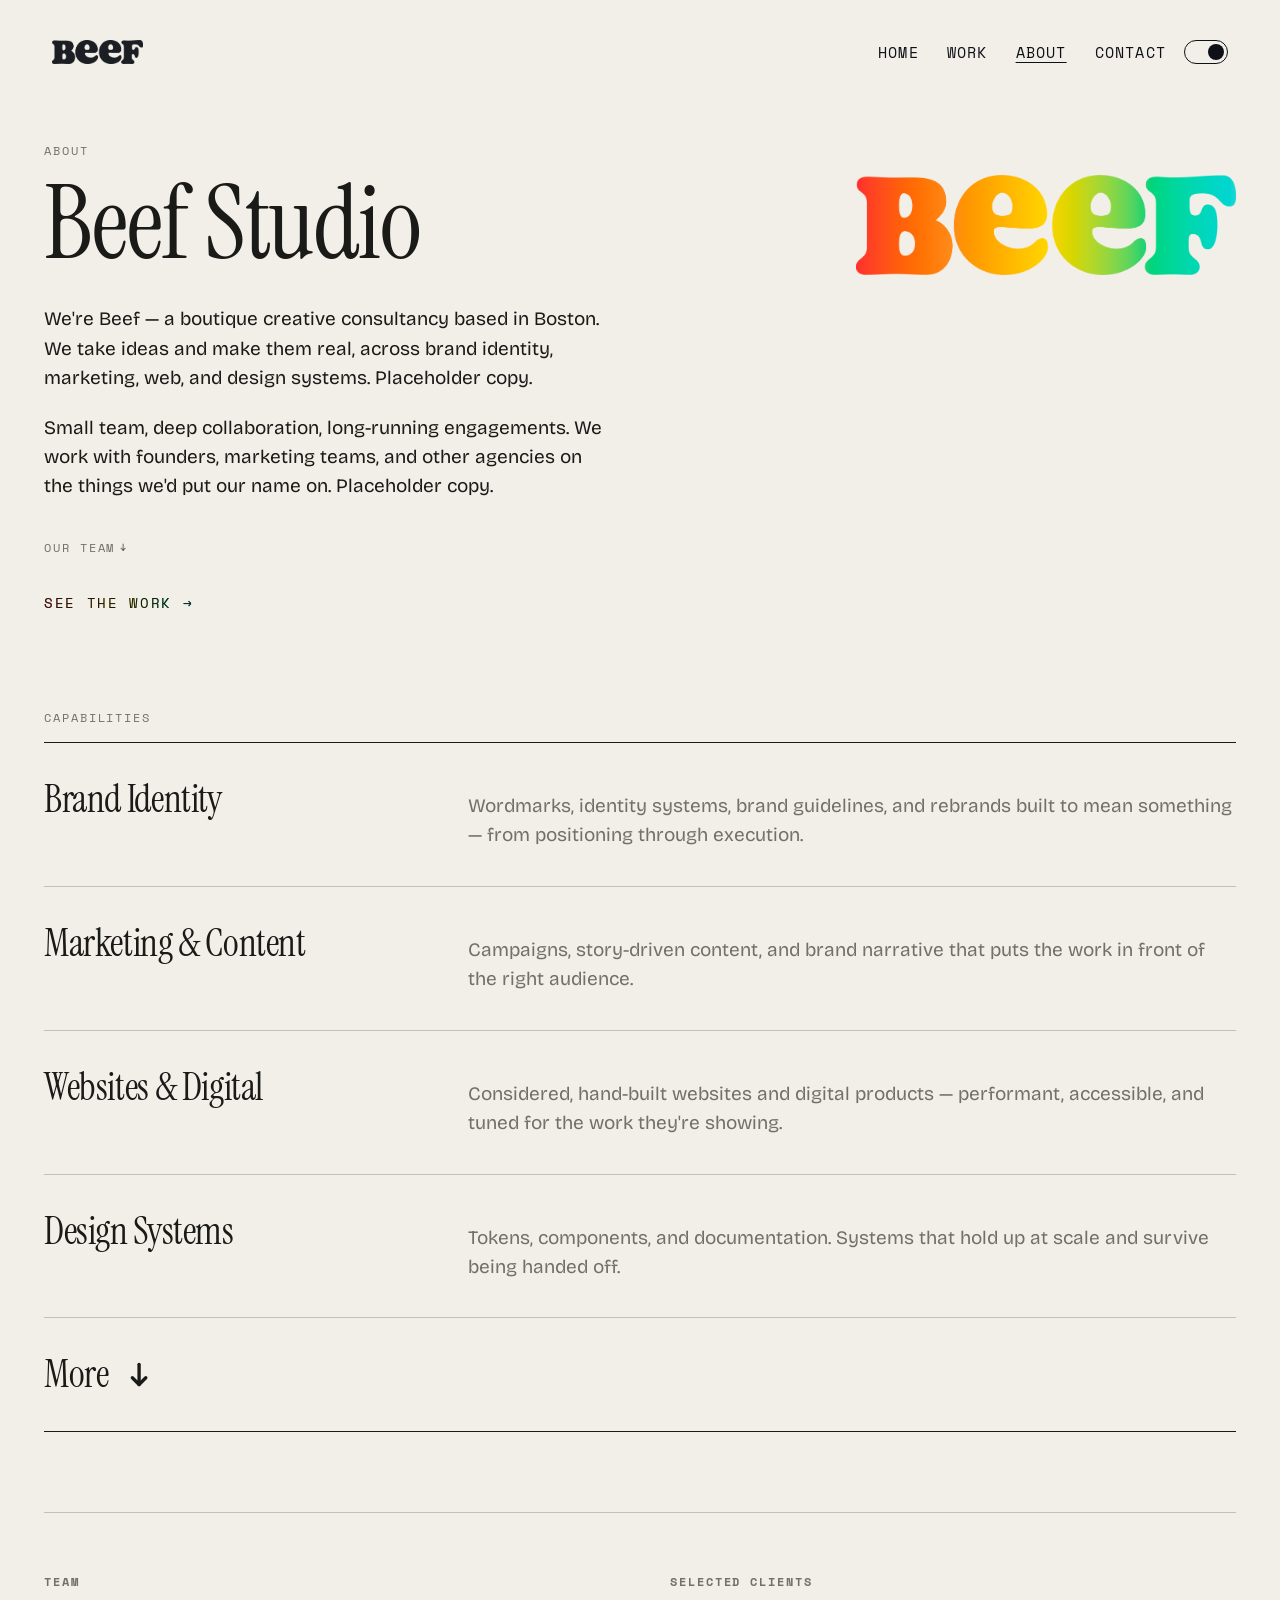
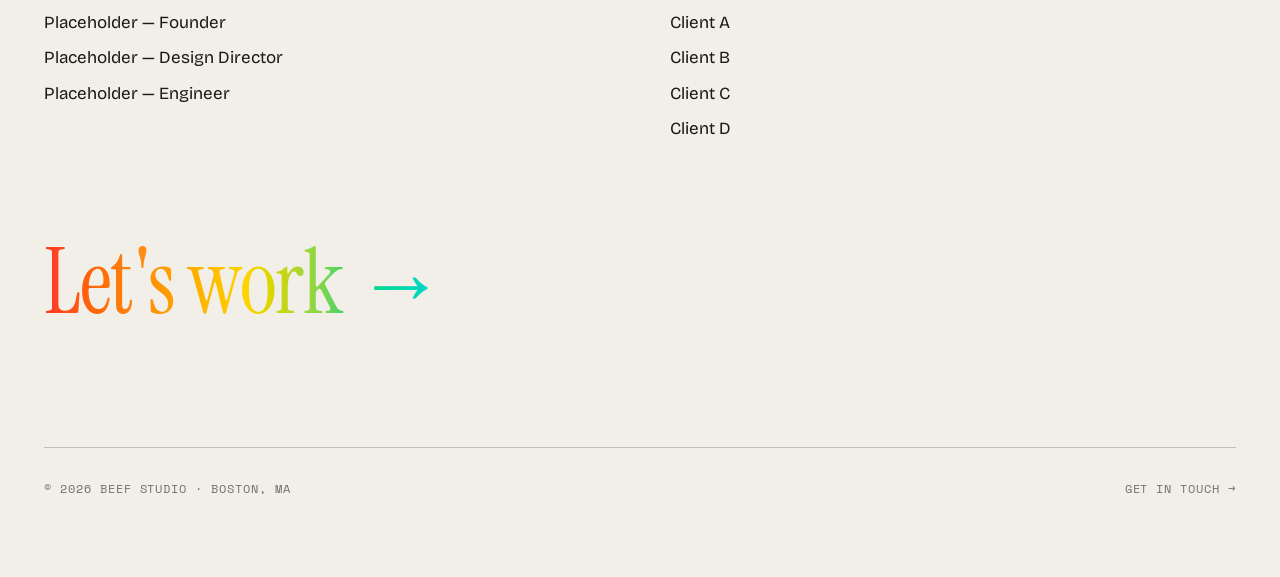
==== commit 4d0cf9eb: "about/more: replace capability tags with full 86-item list Verbatim list from user, order preserved." ====
--- a/about.html
+++ b/about.html
@@ -124,7 +124,7 @@
           <ul class="capability-tags">
             <li>Brand Strategy</li>
             <li>Brand Architecture</li>
-            <li>Brand Guidelines</li>
+            <li>Visual Identity</li>
             <li>Wordmarks</li>
             <li>Logotypes</li>
             <li>Identity Systems</li>
@@ -134,26 +134,79 @@
             <li>Art Direction</li>
             <li>Creative Direction</li>
             <li>Campaign Development</li>
+            <li>Touching Grass</li>
             <li>Editorial Design</li>
             <li>Print &amp; Packaging</li>
             <li>Type Systems</li>
             <li>Typeface Pairing</li>
+            <li>Complaining About Fonts</li>
             <li>Web Design</li>
             <li>Web Development</li>
-            <li>E-commerce</li>
             <li>Shopify Builds</li>
             <li>Webflow Builds</li>
             <li>Component Libraries</li>
+            <li>Napping</li>
             <li>Design Tokens</li>
             <li>Documentation</li>
-            <li>Pitch Decks</li>
+            <li>Color Systems</li>
+            <li>Icon Design</li>
+            <li>Illustration Direction</li>
+            <li>Photography Direction</li>
+            <li>Saying &ldquo;It Depends&rdquo;</li>
+            <li>Signage &amp; Wayfinding</li>
+            <li>Environmental Design</li>
+            <li>Merchandise Design</li>
+            <li>Apparel Graphics</li>
+            <li>Sticker Sheets</li>
+            <li>Losing the Source File</li>
+            <li>Zine Production</li>
+            <li>Letterpress</li>
+            <li>Risograph</li>
+            <li>Screen Printing</li>
             <li>Motion Systems</li>
             <li>Social Templates</li>
             <li>Newsletter Design</li>
+            <li>Fixing PDFs at 11pm</li>
+            <li>Pitch Decks</li>
+            <li>Sponsorship Decks</li>
+            <li>Annual Reports</li>
+            <li>Event Branding</li>
+            <li>Moodboarding</li>
+            <li>Strong Opinions About Kerning</li>
+            <li>Pattern Design</li>
+            <li>Texture &amp; Surface</li>
+            <li>Infographics</li>
+            <li>Data Visualization</li>
+            <li>Poster Design</li>
+            <li>Being Told to Make the Logo Bigger</li>
+            <li>Menu Design</li>
+            <li>Hang Tags &amp; Labels</li>
+            <li>Die Lines &amp; Diecutting</li>
+            <li>Production Specs</li>
+            <li>Vendor Sourcing</li>
+            <li>Forgetting to Outline Fonts</li>
             <li>Brand Audits</li>
+            <li>Brand Refresh</li>
+            <li>Competitive Research</li>
+            <li>Style Guides</li>
+            <li>Asset Libraries</li>
+            <li>Template Systems</li>
+            <li>Going For a Walk and Solving Everything</li>
+            <li>Wireframing</li>
+            <li>Prototyping</li>
+            <li>Information Architecture</li>
+            <li>UX Writing</li>
+            <li>Accessibility Audits</li>
+            <li>Running</li>
+            <li>Copy Direction</li>
+            <li>Taglines</li>
+            <li>Manifesto Writing</li>
+            <li>Content Strategy</li>
             <li>Workshops</li>
             <li>Founder Support</li>
             <li>Agency Overflow</li>
+            <li>Having Too Many Browser Tabs Open</li>
+            <li>Defending the Grid</li>
             <li>Figuring It Out</li>
           </ul>
         </details>
--- a/css/style.css
+++ b/css/style.css
@@ -301,8 +301,8 @@
 .accent {
   position: relative;
   display: inline-block;
-  padding: 0 0.16em;
-  margin: 0 -0.16em;
+  padding: 0 0.08em;
+  margin: 0 -0.08em;
   background-image: var(--accent-grad, var(--gradient-rgb));
   background-size: 200% 100%;
   background-position: 0% 50%;
@@ -316,11 +316,12 @@
 .accent::before {
   content: "";
   position: absolute;
-  inset: -0.08em 0 -0.04em;
+  inset: 0.05em 0 0.05em;
   background-image: var(--accent-grad, var(--gradient-rgb));
-  background-size: 200% 100%;
-  background-position: 0% 50%;
-  border-radius: 0.1em;
+  background-size: 100vw 100vh;
+  background-position: 0 0;
+  background-attachment: fixed;
+  border-radius: 0.08em;
   opacity: 0;
   z-index: -1;
 }
@@ -340,22 +341,84 @@
 .accent--g   { --accent-grad: linear-gradient(90deg in oklch, #2bd36b, #1ed5d5, #2bd36b); }
 .accent--b   { --accent-grad: linear-gradient(90deg in oklch, #2d6bff, #8a2dff, #4ab0ff); }
 
+/* Corner-attached blurb — top-left meets the block's bottom-right
+   at a single point. Same accent gradient. */
+.accent:has(.accent-blurb)::before {
+  border-radius: 0.08em 0.08em 0 0.08em;
+}
+
+.accent-blurb {
+  position: absolute;
+  top: calc(100% - 0.05em);
+  left: 100%;
+  width: clamp(240px, 26vw, 320px);
+  padding: 16px 20px;
+  background-image: var(--accent-grad);
+  background-size: 100vw 100vh;
+  background-position: 0 0;
+  background-attachment: fixed;
+  border-radius: 0 var(--r-sm) var(--r-sm) var(--r-sm);
+  font-family: var(--font-mono);
+  font-style: normal;
+  font-weight: 400;
+  font-size: 17px;
+  line-height: 1.4;
+  letter-spacing: 0;
+  text-transform: none;
+  color: #fff;
+  -webkit-text-fill-color: #fff;
+  -webkit-background-clip: border-box;
+          background-clip: border-box;
+  text-shadow: 0 1px 4px rgba(0,0,0,0.35);
+  opacity: 0;
+  pointer-events: none;
+  z-index: 10;
+  box-shadow: 0 14px 32px -12px rgba(0,0,0,0.4);
+}
+
+.accent:hover .accent-blurb,
+.accent:focus-visible .accent-blurb {
+  opacity: 1;
+  pointer-events: auto;
+}
+
 .hero-cta {
+  position: relative;
   display: inline-block;
   font-family: var(--font-mono);
-  font-size: 13px;
+  font-size: 14px;
   letter-spacing: 0.12em;
   text-transform: uppercase;
-  padding: 14px 22px;
-  border: 1px solid var(--fg);
-  border-radius: var(--r-pill);
-  transition: transform 0.2s var(--ease), background 0.2s var(--ease), color 0.2s var(--ease);
-}
-.hero-cta:hover {
-  background: var(--fg);
-  color: var(--bg);
-  transform: translateY(-1px);
-}
+  padding: 0;
+  border: 0;
+  border-radius: 0;
+  background: var(--gradient-rgb);
+  background-size: 200% 100%;
+  -webkit-background-clip: text;
+          background-clip: text;
+  -webkit-text-fill-color: var(--fg);
+          color: var(--fg);
+  transition: -webkit-text-fill-color 0.18s var(--ease), color 0.18s var(--ease);
+}
+.hero-cta::after {
+  content: "";
+  position: absolute;
+  left: 0;
+  right: 0;
+  bottom: -4px;
+  height: 2px;
+  background: var(--gradient-rgb);
+  background-size: 200% 100%;
+  opacity: 0;
+  transition: opacity 0.18s var(--ease);
+}
+.hero-cta:hover,
+.hero-cta:focus-visible {
+  -webkit-text-fill-color: transparent;
+          color: transparent;
+}
+.hero-cta:hover::after,
+.hero-cta:focus-visible::after { opacity: 1; }
 
 /* ---------- RGB gradient utilities ---------- */
 .grad-text {
@@ -375,12 +438,13 @@
 }
 
 .grad-rule {
-  height: 2px;
+  height: 6px;
   border: 0;
   background: var(--gradient-rgb);
   background-size: 200% 100%;
   animation: rgb-pan 14s linear infinite;
   margin: 0;
+  border-radius: 3px;
 }
 
 @keyframes rgb-pan {
@@ -459,7 +523,42 @@
   font-variation-settings: "wdth" 100;
 }
 
-/* ---------- Selected work: stacked full-width features ---------- */
+/* ---------- Section head with view toggle ---------- */
+.section-head {
+  display: flex;
+  align-items: end;
+  justify-content: space-between;
+  gap: 24px;
+  margin-bottom: 28px;
+}
+.section-head .section-label { margin: 0; }
+
+.view-toggle {
+  display: inline-flex;
+  gap: 4px;
+  align-items: center;
+}
+.view-toggle button {
+  background: none;
+  border: 0;
+  padding: 6px;
+  margin: 0;
+  color: var(--fg-muted);
+  cursor: pointer;
+  display: flex;
+  align-items: center;
+  justify-content: center;
+  border-radius: 4px;
+  transition: color 0.18s var(--ease), background-color 0.18s var(--ease);
+}
+.view-toggle button:hover { color: var(--fg); }
+.view-toggle button[aria-pressed="true"] {
+  color: var(--fg);
+  background-color: rgba(127, 127, 127, 0.18);
+}
+.view-toggle button svg { display: block; }
+
+/* ---------- Selected work: hero view (default), grid, list ---------- */
 .case-features {
   display: flex;
   flex-direction: column;
@@ -528,6 +627,91 @@
   max-width: 56ch;
   margin: 0;
   color: rgba(255,255,255,0.92);
+}
+
+/* Grid view: 3-col, square thumbs, info below */
+.case-features[data-view="grid"] {
+  display: grid;
+  grid-template-columns: repeat(3, 1fr);
+  gap: 32px;
+}
+.case-features[data-view="grid"] .case-feature {
+  overflow: visible;
+}
+.case-features[data-view="grid"] .case-feature-thumb {
+  aspect-ratio: 1 / 1;
+  border-radius: var(--r-sm);
+}
+.case-features[data-view="grid"] .case-feature-info {
+  position: static;
+  background: none;
+  opacity: 1;
+  padding: 14px 0 0;
+  color: var(--fg);
+}
+.case-features[data-view="grid"] .case-feature-info .case-meta {
+  color: var(--fg-muted);
+  font-size: 11px;
+  margin-bottom: 6px;
+}
+.case-features[data-view="grid"] .case-feature-info h3 {
+  font-size: clamp(22px, 2.4vw, 30px);
+  color: var(--fg);
+  margin-bottom: 8px;
+  line-height: 1;
+}
+.case-features[data-view="grid"] .case-feature-info .case-blurb {
+  color: var(--fg-muted);
+  font-size: 14px;
+  line-height: 1.45;
+}
+
+/* List view: text-only rows, title left, blurb right */
+.case-features[data-view="list"] {
+  display: flex;
+  flex-direction: column;
+  gap: 0;
+  border-top: 1px solid var(--rule);
+}
+.case-features[data-view="list"] .case-feature {
+  display: grid;
+  grid-template-columns: 1fr 2fr;
+  grid-template-areas:
+    "title blurb"
+    "meta  blurb";
+  column-gap: 32px;
+  row-gap: 4px;
+  padding: 24px 0;
+  border-bottom: 1px solid var(--rule);
+  overflow: visible;
+  align-items: baseline;
+}
+.case-features[data-view="list"] .case-feature-thumb { display: none; }
+.case-features[data-view="list"] .case-feature-info { display: contents; }
+.case-features[data-view="list"] .case-feature-info h3 {
+  grid-area: title;
+  font-family: var(--font-serif);
+  font-weight: 400;
+  font-size: clamp(28px, 3.6vw, 44px);
+  letter-spacing: -0.015em;
+  line-height: 1;
+  color: var(--fg);
+  margin: 0;
+}
+.case-features[data-view="list"] .case-feature-info .case-meta {
+  grid-area: meta;
+  color: var(--fg-muted);
+  font-size: 11px;
+  letter-spacing: 0.16em;
+  margin: 0;
+}
+.case-features[data-view="list"] .case-feature-info .case-blurb {
+  grid-area: blurb;
+  color: var(--fg-muted);
+  font-size: 16px;
+  line-height: 1.5;
+  margin: 0;
+  max-width: 56ch;
 }
 
 /* ---------- Case study cards (used for cross-links on case pages) ---------- */
@@ -1107,6 +1291,7 @@
   .mobile-menu { display: flex; }
 
   /* Hero + statement */
+  .accent-blurb { display: none; }
   .hero { padding: 48px 0 40px; }
   .hero-logo { width: clamp(220px, 88vw, 720px); }
   .hero-statement {
@@ -1119,6 +1304,15 @@
 
   /* Case features: stack info below the thumb instead of overlay */
   .case-features { gap: 28px; }
+  .section-head { flex-direction: column; align-items: flex-start; gap: 12px; margin-bottom: 20px; }
+  .view-toggle { align-self: flex-start; }
+  .case-features[data-view="grid"] { grid-template-columns: 1fr 1fr; gap: 20px; }
+  .case-features[data-view="list"] .case-feature {
+    grid-template-columns: 1fr;
+    grid-template-areas: "title" "meta" "blurb";
+    gap: 6px;
+    padding: 18px 0;
+  }
   .case-feature { overflow: visible; }
   .case-feature-thumb { border-radius: var(--r-sm); }
   .case-feature-info {
